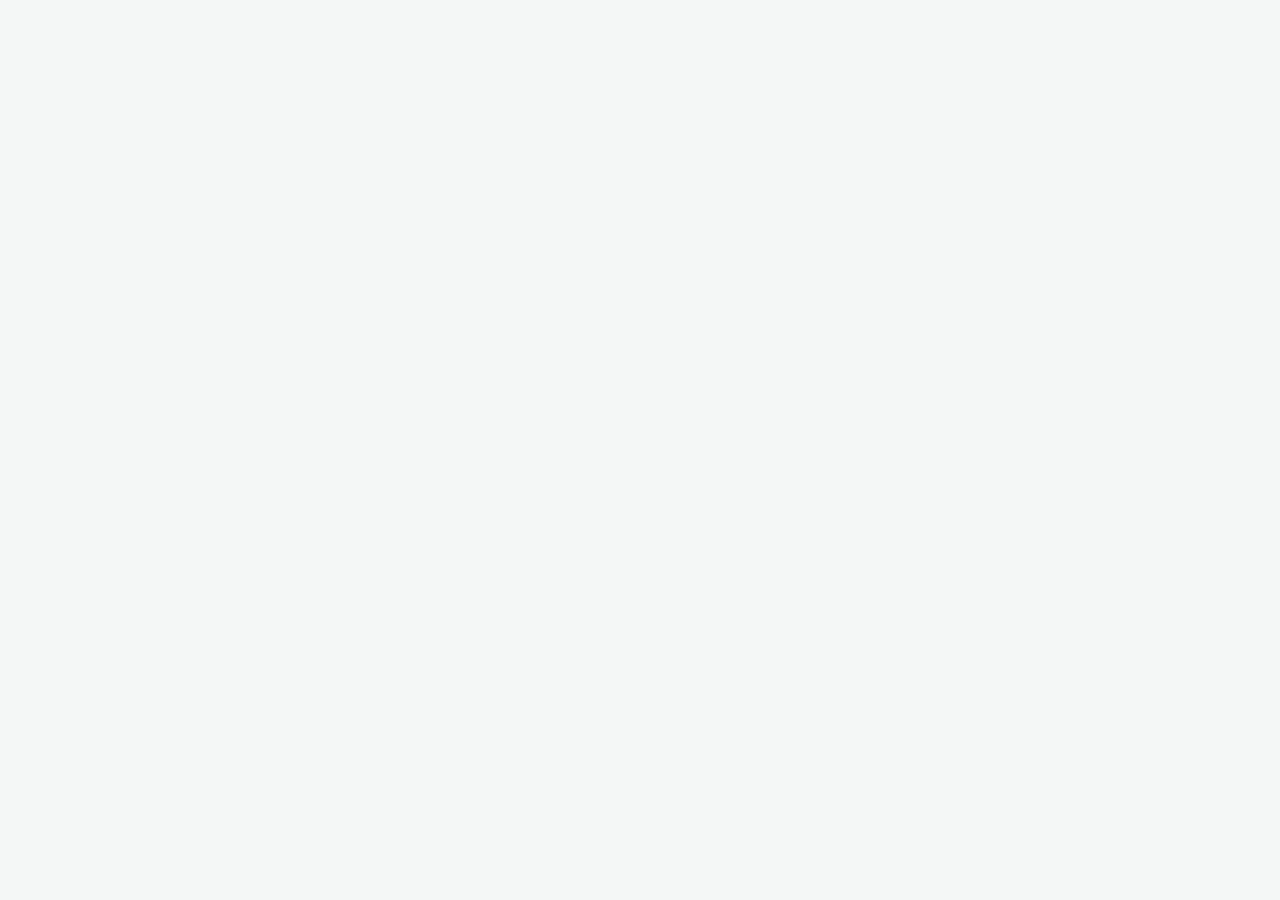
==== index.html @ c3b27129 "Update index.html" ====
<!DOCTYPE html>
<html lang="en">
<head>
    <meta charset="UTF-8">
    <meta name="viewport" content="width=device-width, initial-scale=1.0">
    <title>Dr. Ankush Kapoor | Academic Portfolio</title>
    <style>
        :root {
            /* Hyper-Vibrant Color Palette */
            --primary-color: #1A2980; 
            --secondary-color: #26D0CE; 
            --accent-color: #FF416C; /* Upgraded to a brighter pink/coral */
            --accent-hover: #FF4B2B;
            --bg-color: #f4f7f6;
            --text-color: #2d3748;
            --card-bg: #ffffff;
        }

        body {
            font-family: 'Segoe UI', Roboto, Helvetica, Arial, sans-serif;
            line-height: 1.6;
            margin: 0;
            padding: 0;
            background-color: var(--bg-color);
            color: var(--text-color);
            overflow-x: hidden;
        }

        /* --- NEW ANIMATIONS --- */
        @keyframes fadeInDown {
            from { opacity: 0; transform: translateY(-30px); }
            to { opacity: 1; transform: translateY(0); }
        }

        @keyframes fadeInUp {
            from { opacity: 0; transform: translateY(30px); }
            to { opacity: 1; transform: translateY(0); }
        }

        /* Animated Background Gradient for Header */
        @keyframes gradientBG {
            0% { background-position: 0% 50%; }
            50% { background-position: 100% 50%; }
            100% { background-position: 0% 50%; }
        }

        /* Continuous Float Effect for Cards */
        @keyframes float {
            0% { transform: translateY(-10px); }
            50% { transform: translateY(-20px); }
            100% { transform: translateY(-10px); }
        }

        header {
            /* 4-Color Animated Gradient */
            background: linear-gradient(-45deg, #1A2980, #26D0CE, #8E2DE2, #4A00E0);
            background-size: 400% 400%;
            animation: gradientBG 12s ease infinite, fadeInDown 1s ease-out;
            color: white;
            padding: 4.5rem 2rem;
            text-align: center;
            border-bottom: 5px solid var(--accent-color);
            box-shadow: 0 4px 20px rgba(0,0,0,0.3);
        }

        header h1 { margin: 0; font-size: 3.2rem; letter-spacing: 1px; text-shadow: 2px 3px 6px rgba(0,0,0,0.4); }
        header h2 { margin: 10px 0 0 0; font-weight: 300; font-size: 1.5rem; color: #e0f2fe; text-shadow: 1px 1px 3px rgba(0,0,0,0.2); }
        
        .affiliation { margin-top: 20px; font-size: 1.1rem; font-weight: 500; }
        .container { max-width: 1000px; margin: 2rem auto; padding: 0 20px; }
        
        .section-title { 
            color: var(--primary-color); 
            border-bottom: 3px solid var(--accent-color); 
            padding-bottom: 10px; 
            margin-bottom: 30px; 
            font-size: 2rem;
            animation: fadeInDown 1.2s ease-out;
        }
        
        .course-grid { 
            display: grid; 
            grid-template-columns: repeat(auto-fit, minmax(450px, 1fr)); 
            gap: 30px; 
            margin-bottom: 40px; 
        }

        .course-card { 
            background: var(--card-bg); 
            border-radius: 12px; 
            overflow: hidden; 
            box-shadow: 0 8px 20px rgba(0,0,0,0.08); 
            transition: transform 0.4s ease, box-shadow 0.4s ease; 
            border-top: 5px solid var(--secondary-color); 
            animation: fadeInUp 1s ease-out backwards;
        }
        
        .course-card:nth-child(1) { animation-delay: 0.2s; }
        .course-card:nth-child(2) { animation-delay: 0.4s; }

        /* Trigger float animation on hover */
        .course-card:hover { 
            box-shadow: 0 20px 40px rgba(38, 208, 206, 0.3); 
            animation: float 3s ease-in-out infinite;
        }
        
        .course-header { 
            background: linear-gradient(to right, #ffffff, #f0f9ff); 
            padding: 20px; 
            border-bottom: 1px solid #e2e8f0; 
        }
        
        .course-header h3 { margin: 0; color: var(--primary-color); font-size: 1.4rem; }
        
        .course-code { 
            display: inline-block; 
            background: linear-gradient(45deg, var(--accent-color), var(--accent-hover)); 
            color: white; 
            padding: 5px 12px; 
            border-radius: 20px; 
            font-size: 0.9rem; 
            font-weight: bold; 
            margin-bottom: 10px; 
            box-shadow: 0 4px 10px rgba(255, 65, 108, 0.4);
        }

        .course-content { padding: 20px; }
        
        .data-table { width: 100%; border-collapse: collapse; margin-top: 15px; }
        .data-table th, .data-table td { text-align: left; padding: 12px 10px; border-bottom: 1px solid #e2e8f0; }
        .data-table th { background-color: #f8fafc; color: var(--primary-color); font-weight: 700; }
        .data-table tr:hover { background-color: #f1f5f9; transition: background-color 0.3s ease; }
        
        /* Animated Shiny Buttons */
        .download-btn { 
            display: inline-block; 
            text-decoration: none; 
            color: white; 
            background: linear-gradient(45deg, var(--secondary-color), #00b4db);
            padding: 8px 16px;
            border-radius: 6px;
            font-weight: bold; 
            font-size: 0.85rem; 
            position: relative;
            overflow: hidden;
            transition: all 0.3s ease; 
            box-shadow: 0 4px 10px rgba(38, 208, 206, 0.3);
        }

        /* The shine sweep effect */
        .download-btn::before {
            content: '';
            position: absolute;
            top: 0; left: -100%;
            width: 100%; height: 100%;
            background: linear-gradient(90deg, transparent, rgba(255,255,255,0.4), transparent);
            transition: left 0.5s ease;
        }

        .download-btn:hover { 
            transform: scale(1.05) translateY(-2px);
            box-shadow: 0 6px 15px rgba(38, 208, 206, 0.5);
        }

        .download-btn:hover::before {
            left: 100%;
        }
        
        footer { 
            text-align: center; 
            padding: 3rem 2rem; 
            background: var(--primary-color); 
            color: white; 
            margin-top: 60px;
            border-top: 5px solid var(--accent-color);
        }

        .visitor-counter {
            margin-top: 25px;
            padding: 15px 25px;
            background: rgba(255,255,255,0.1);
            display: inline-block;
            border-radius: 12px;
            backdrop-filter: blur(5px);
            animation: fadeInUp 1.5s ease-out backwards;
            animation-delay: 0.8s;
            box-shadow: 0 4px 15px rgba(0,0,0,0.2);
        }

        .visitor-counter p {
            margin: 0 0
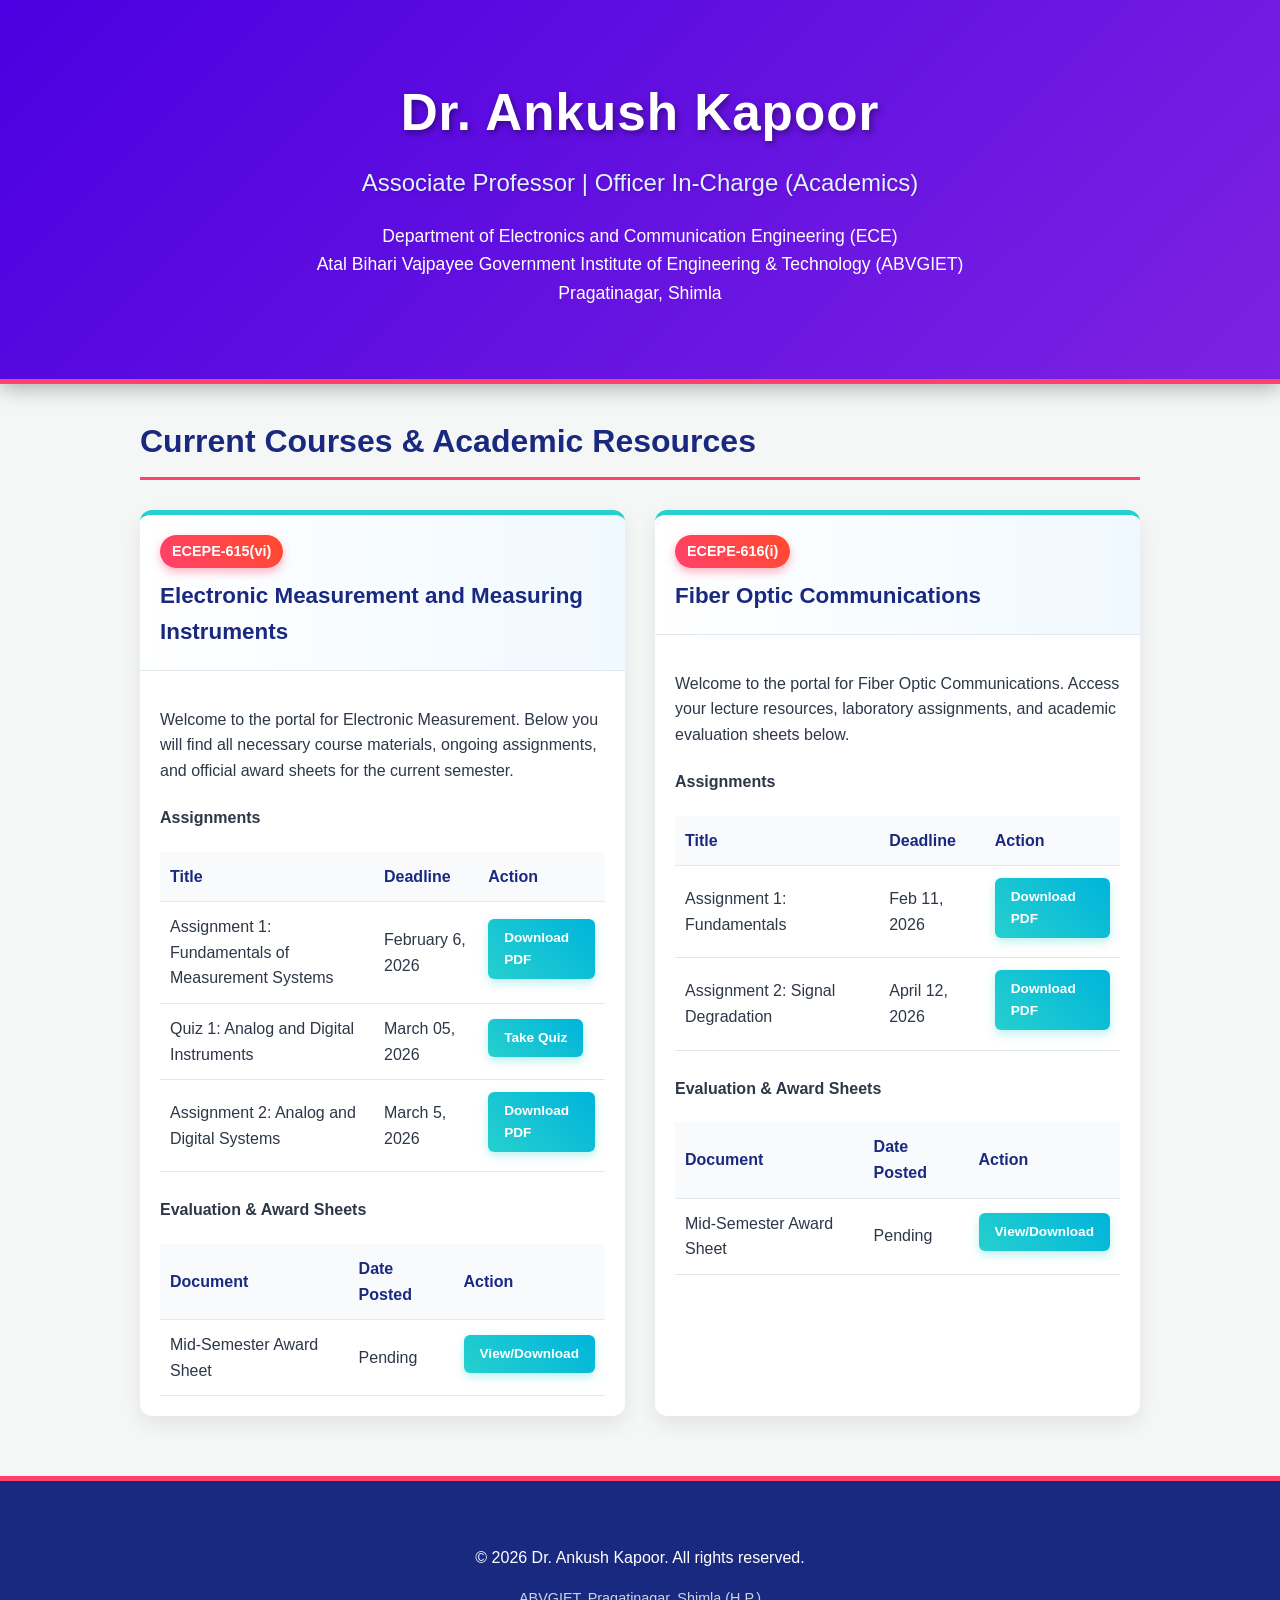
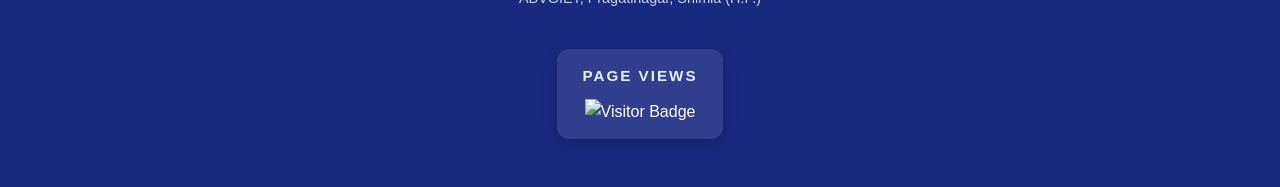
==== commit cf9d955d: "Update index.html" ====
--- a/index.html
+++ b/index.html
@@ -9,7 +9,7 @@
             /* Hyper-Vibrant Color Palette */
             --primary-color: #1A2980; 
             --secondary-color: #26D0CE; 
-            --accent-color: #FF416C; /* Upgraded to a brighter pink/coral */
+            --accent-color: #FF416C; 
             --accent-hover: #FF4B2B;
             --bg-color: #f4f7f6;
             --text-color: #2d3748;
@@ -26,7 +26,7 @@
             overflow-x: hidden;
         }
 
-        /* --- NEW ANIMATIONS --- */
+        /* --- ANIMATIONS --- */
         @keyframes fadeInDown {
             from { opacity: 0; transform: translateY(-30px); }
             to { opacity: 1; transform: translateY(0); }
@@ -188,4 +188,138 @@
         }
 
         .visitor-counter p {
-            margin: 0 0
+            margin: 0 0 10px 0;
+            font-size: 0.95rem;
+            font-weight: bold;
+            text-transform: uppercase;
+            letter-spacing: 2px;
+            color: #e0f2fe;
+        }
+        
+        @media (max-width: 768px) { 
+            .course-grid { grid-template-columns: 1fr; } 
+            header h1 { font-size: 2.2rem; } 
+        }
+    </style>
+</head>
+<body>
+
+    <header>
+        <h1>Dr. Ankush Kapoor</h1>
+        <h2>Associate Professor | Officer In-Charge (Academics)</h2>
+        <div class="affiliation">
+            Department of Electronics and Communication Engineering (ECE)<br>
+            Atal Bihari Vajpayee Government Institute of Engineering & Technology (ABVGIET)<br>
+            Pragatinagar, Shimla
+        </div>
+    </header>
+
+    <div class="container">
+        <h2 class="section-title">Current Courses & Academic Resources</h2>
+
+        <div class="course-grid">
+            <div class="course-card">
+                <div class="course-header">
+                    <span class="course-code">ECEPE-615(vi)</span>
+                    <h3>Electronic Measurement and Measuring Instruments</h3>
+                </div>
+                <div class="course-content">
+                    <p>Welcome to the portal for Electronic Measurement. Below you will find all necessary course materials, ongoing assignments, and official award sheets for the current semester.</p>
+                    
+                    <h4>Assignments</h4>
+                    <table class="data-table">
+                        <tr>
+                            <th>Title</th>
+                            <th>Deadline</th>
+                            <th>Action</th>
+                        </tr>
+                        <tr>
+                            <td>Assignment 1: Fundamentals of Measurement Systems</td>
+                            <td>February 6, 2026</td>
+                            <td><a href="assignment1_fundamentals of measurement.pdf" class="download-btn" target="_blank">Download PDF</a></td>
+                        </tr>
+                        <tr>
+                            <td>Quiz 1: Analog and Digital Instruments</td>
+                            <td>March 05, 2026</td>
+                            <td><a href="https://wayground.com/join?gc=65931598&source=liveDashboard" class="download-btn" target="_blank">Take Quiz</a></td>
+                        </tr>
+                        <tr>
+                            <td>Assignment 2: Analog and Digital Systems</td>
+                            <td>March 5, 2026</td>
+                            <td><a href="assignment2_Analog and Digital.pdf" class="download-btn" target="_blank">Download PDF</a></td>
+                        </tr>
+                    </table>
+
+                    <h4 style="margin-top: 25px;">Evaluation & Award Sheets</h4>
+                    <table class="data-table">
+                        <tr>
+                            <th>Document</th>
+                            <th>Date Posted</th>
+                            <th>Action</th>
+                        </tr>
+                        <tr>
+                            <td>Mid-Semester Award Sheet</td>
+                            <td>Pending</td>
+                            <td><a href="ecepe615_midsem_awards.pdf" class="download-btn" target="_blank">View/Download</a></td>
+                        </tr>
+                    </table>
+                </div>
+            </div>
+
+            <div class="course-card">
+                <div class="course-header">
+                    <span class="course-code">ECEPE-616(i)</span>
+                    <h3>Fiber Optic Communications</h3>
+                </div>
+                <div class="course-content">
+                    <p>Welcome to the portal for Fiber Optic Communications. Access your lecture resources, laboratory assignments, and academic evaluation sheets below.</p>
+                    
+                    <h4>Assignments</h4>
+                    <table class="data-table">
+                        <tr>
+                            <th>Title</th>
+                            <th>Deadline</th>
+                            <th>Action</th>
+                        </tr>
+                        <tr>
+                            <td>Assignment 1: Fundamentals</td>
+                            <td>Feb 11, 2026</td>
+                            <td><a href="assignment1_Fundamentals.pdf" class="download-btn" target="_blank">Download PDF</a></td>
+                        </tr>
+                        <tr>
+                            <td>Assignment 2: Signal Degradation</td>
+                            <td>April 12, 2026</td>
+                            <td><a href="assignment2_signal_degradation.pdf" class="download-btn" target="_blank">Download PDF</a></td>
+                        </tr>
+                    </table>
+
+                    <h4 style="margin-top: 25px;">Evaluation & Award Sheets</h4>
+                    <table class="data-table">
+                        <tr>
+                            <th>Document</th>
+                            <th>Date Posted</th>
+                            <th>Action</th>
+                        </tr>
+                        <tr>
+                            <td>Mid-Semester Award Sheet</td>
+                            <td>Pending</td>
+                            <td><a href="ecepe616_midsem_awards.pdf" class="download-btn" target="_blank">View/Download</a></td>
+                        </tr>
+                    </table>
+                </div>
+            </div>
+        </div>
+    </div>
+
+    <footer>
+        <p>&copy; 2026 Dr. Ankush Kapoor. All rights reserved.</p>
+        <p style="font-size: 0.9rem; color: #cbd5e1;">ABVGIET, Pragatinagar, Shimla (H.P.)</p>
+        
+        <div class="visitor-counter">
+            <p>Page Views</p>
+            <img src="https://api.visitorbadge.io/api/visitors?path=ankush8818.github.io/Ankush.github.io&countColor=%23FF416C&labelColor=%231A2980" alt="Visitor Badge" />
+        </div>
+    </footer>
+
+</body>
+</html>
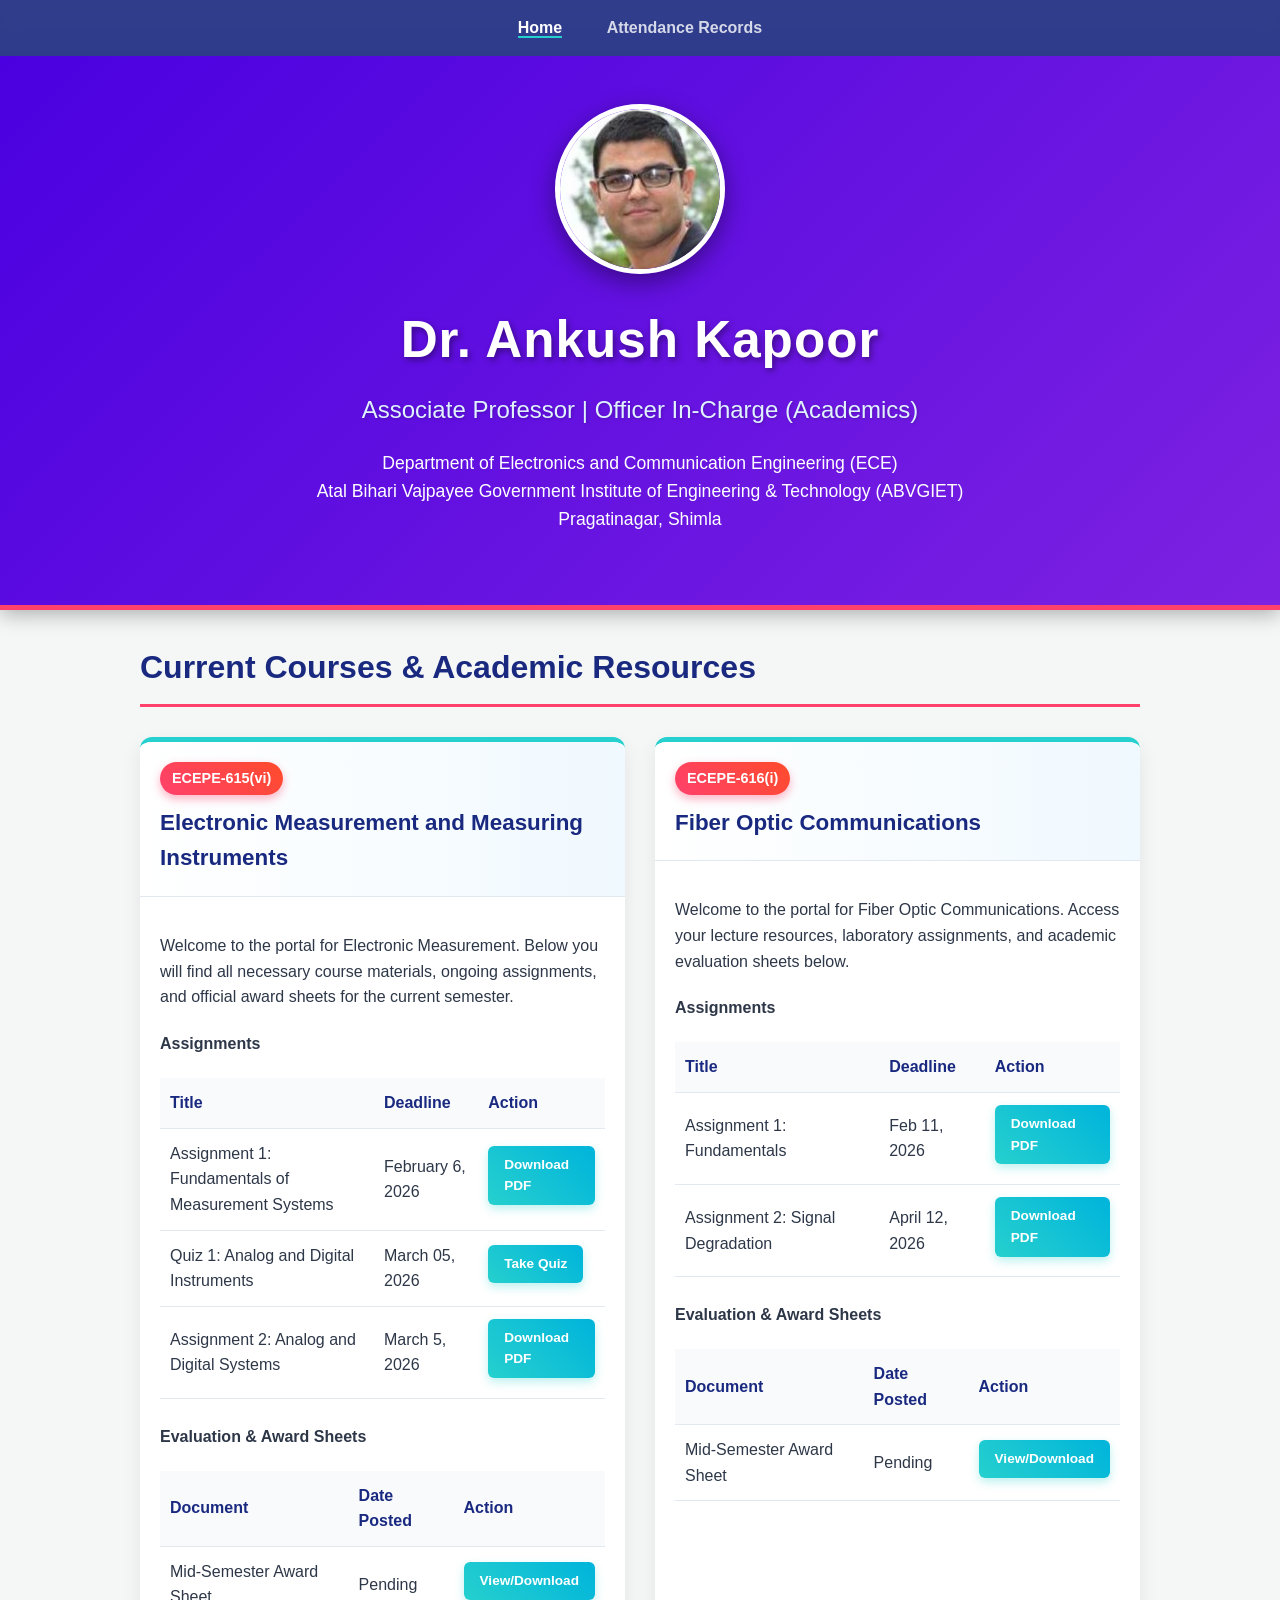
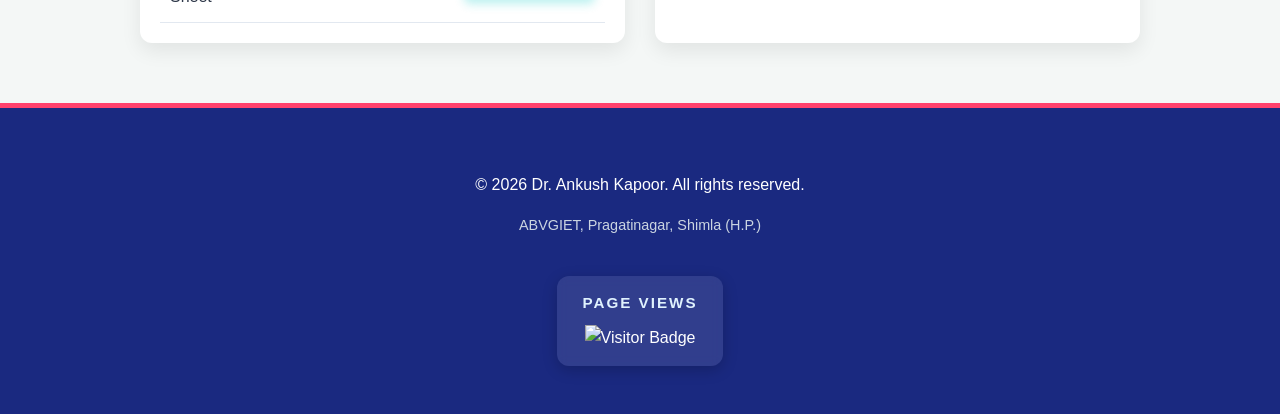
==== commit 1905ad15: "Update index.html" ====
--- a/index.html
+++ b/index.html
@@ -50,6 +50,13 @@
             50% { transform: translateY(-20px); }
             100% { transform: translateY(-10px); }
         }
+        
+        /* New Animation for Profile Photo bounce in */
+        @keyframes zoomInBounce {
+            0% { transform: scale(0); opacity: 0; }
+            60% { transform: scale(1.1); opacity: 1; }
+            100% { transform: scale(1); }
+        }
 
         header {
             /* 4-Color Animated Gradient */
@@ -57,10 +64,23 @@
             background-size: 400% 400%;
             animation: gradientBG 12s ease infinite, fadeInDown 1s ease-out;
             color: white;
-            padding: 4.5rem 2rem;
+            padding: 3rem 2rem 4.5rem 2rem;
             text-align: center;
             border-bottom: 5px solid var(--accent-color);
             box-shadow: 0 4px 20px rgba(0,0,0,0.3);
+        }
+
+        /* --- NEW PROFILE PHOTO STYLES --- */
+        .profile-photo {
+            width: 160px;
+            height: 160px;
+            border-radius: 50%; /* Makes it circular */
+            border: 5px solid white; /* Thick white border to pop against bg */
+            box-shadow: 0 8px 25px rgba(0,0,0,0.4);
+            object-fit: cover; /* Ensures photo doesn't stretch */
+            margin: 0 auto 25px auto; /* Center horizontally, margin bottom */
+            display: block;
+            animation: zoomInBounce 1s ease-out; /* Entrance animation */
         }
 
         header h1 { margin: 0; font-size: 3.2rem; letter-spacing: 1px; text-shadow: 2px 3px 6px rgba(0,0,0,0.4); }
@@ -204,7 +224,14 @@
 </head>
 <body>
 
+<nav style="background: rgba(26, 41, 128, 0.9); padding: 15px; text-align: center; position: sticky; top: 0; z-index: 1000; backdrop-filter: blur(10px);">
+    <a href="index.html" style="color: white; text-decoration: none; margin: 0 20px; font-weight: bold; border-bottom: 2px solid var(--secondary-color);">Home</a>
+    <a href="attendance.html" style="color: white; text-decoration: none; margin: 0 20px; font-weight: bold; opacity: 0.8;">Attendance Records</a>
+</nav>
+    
     <header>
+        <img src="ankush.jpg" alt="Profile Photo of Dr. Ankush Kapoor" class="profile-photo">
+        
         <h1>Dr. Ankush Kapoor</h1>
         <h2>Associate Professor | Officer In-Charge (Academics)</h2>
         <div class="affiliation">
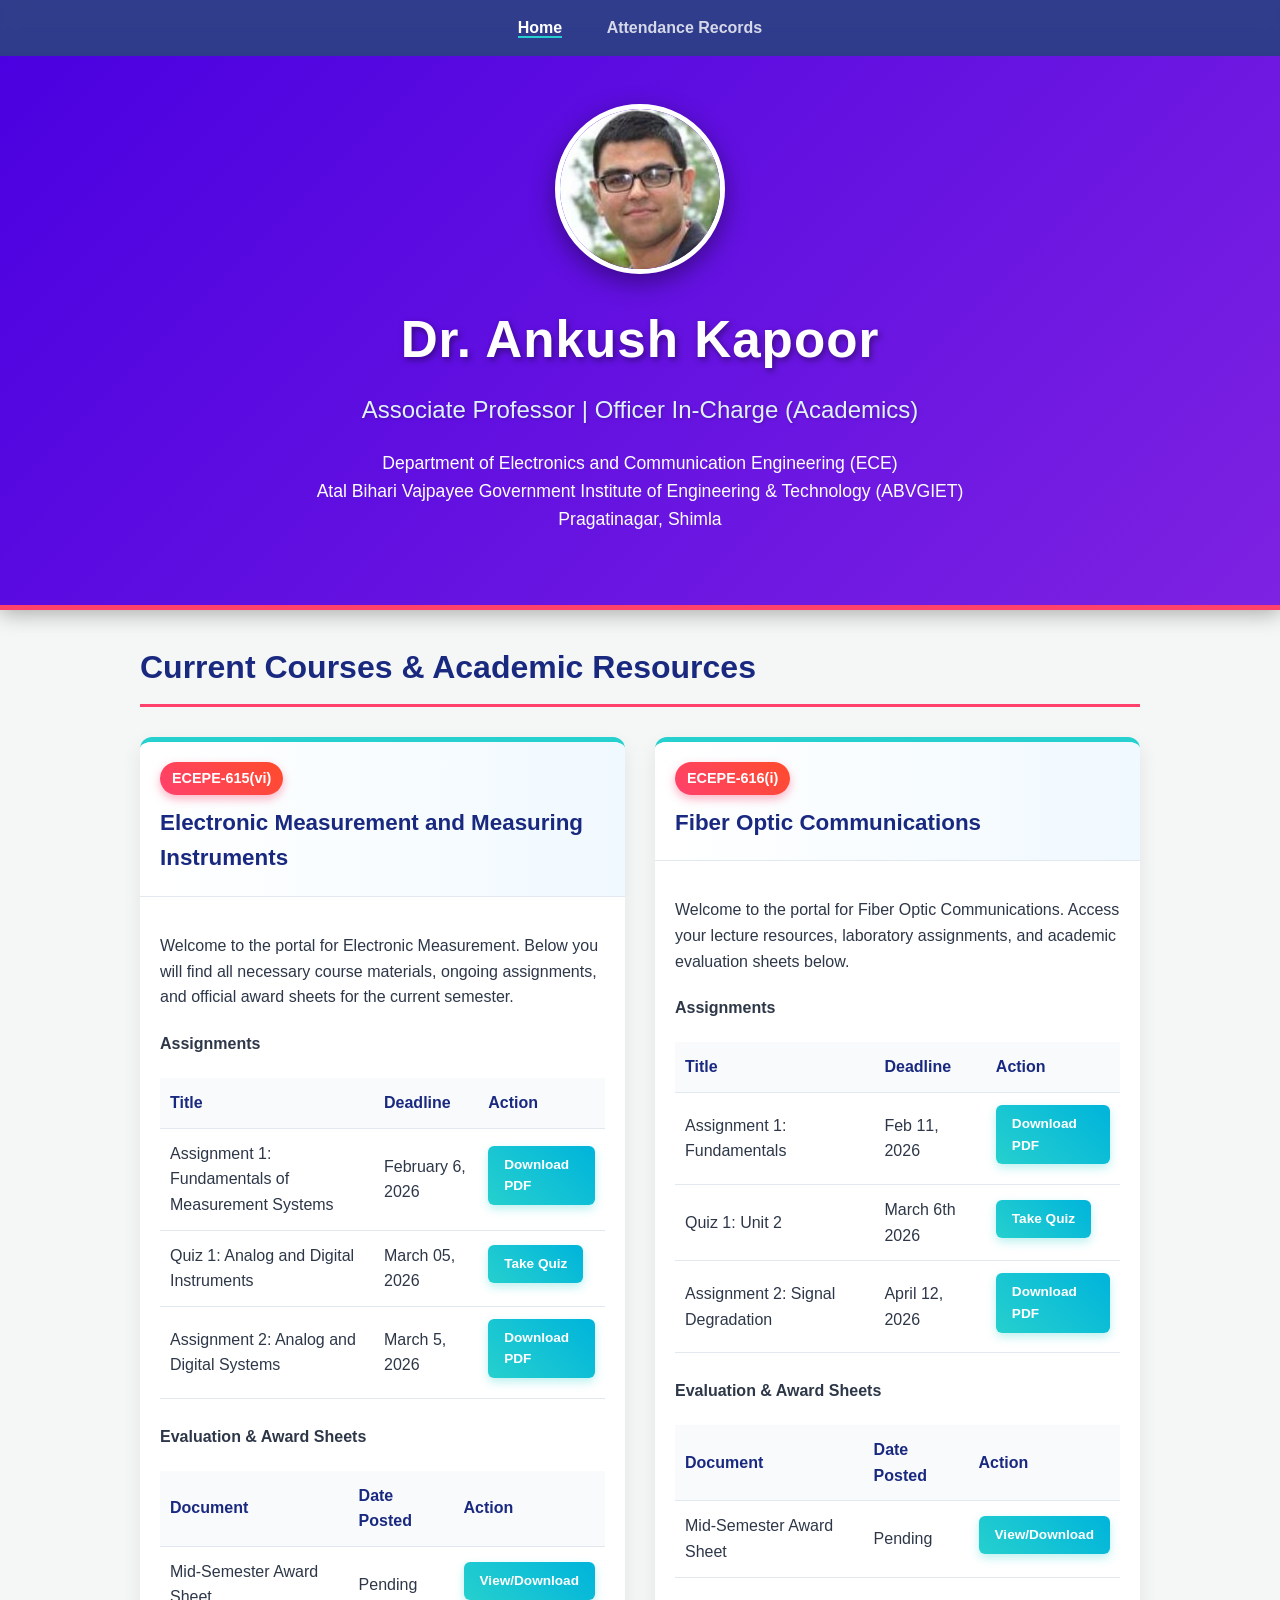
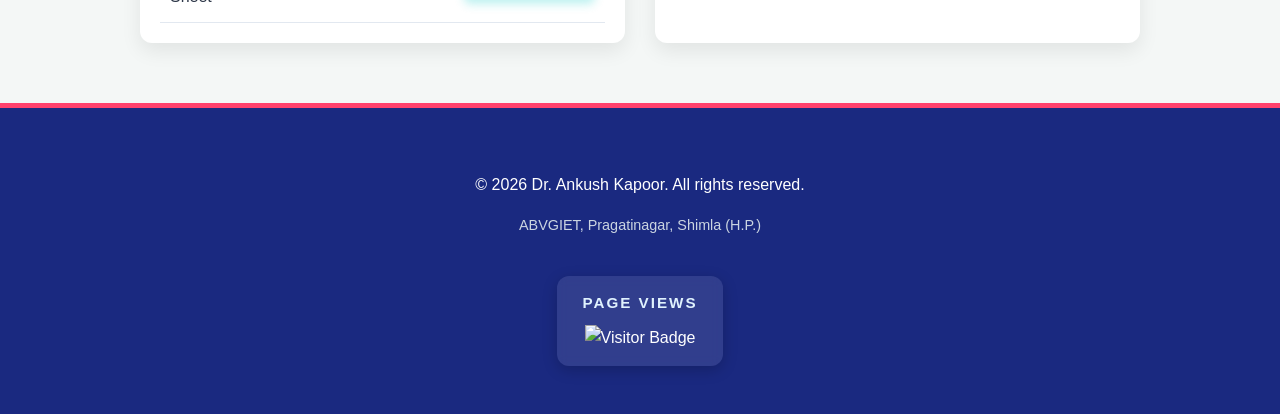
==== commit f9e0f468: "Update index.html" ====
--- a/index.html
+++ b/index.html
@@ -314,6 +314,11 @@
                             <td><a href="assignment1_Fundamentals.pdf" class="download-btn" target="_blank">Download PDF</a></td>
                         </tr>
                         <tr>
+                            <td>Quiz 1: Unit 2</td>
+                            <td>March 6th 2026</td>
+                            <td><a href="https://play.blooket.com/play?id=717314" class="download-btn" target="_blank">Take Quiz</a></td>
+                        </tr>
+                        <tr>
                             <td>Assignment 2: Signal Degradation</td>
                             <td>April 12, 2026</td>
                             <td><a href="assignment2_signal_degradation.pdf" class="download-btn" target="_blank">Download PDF</a></td>
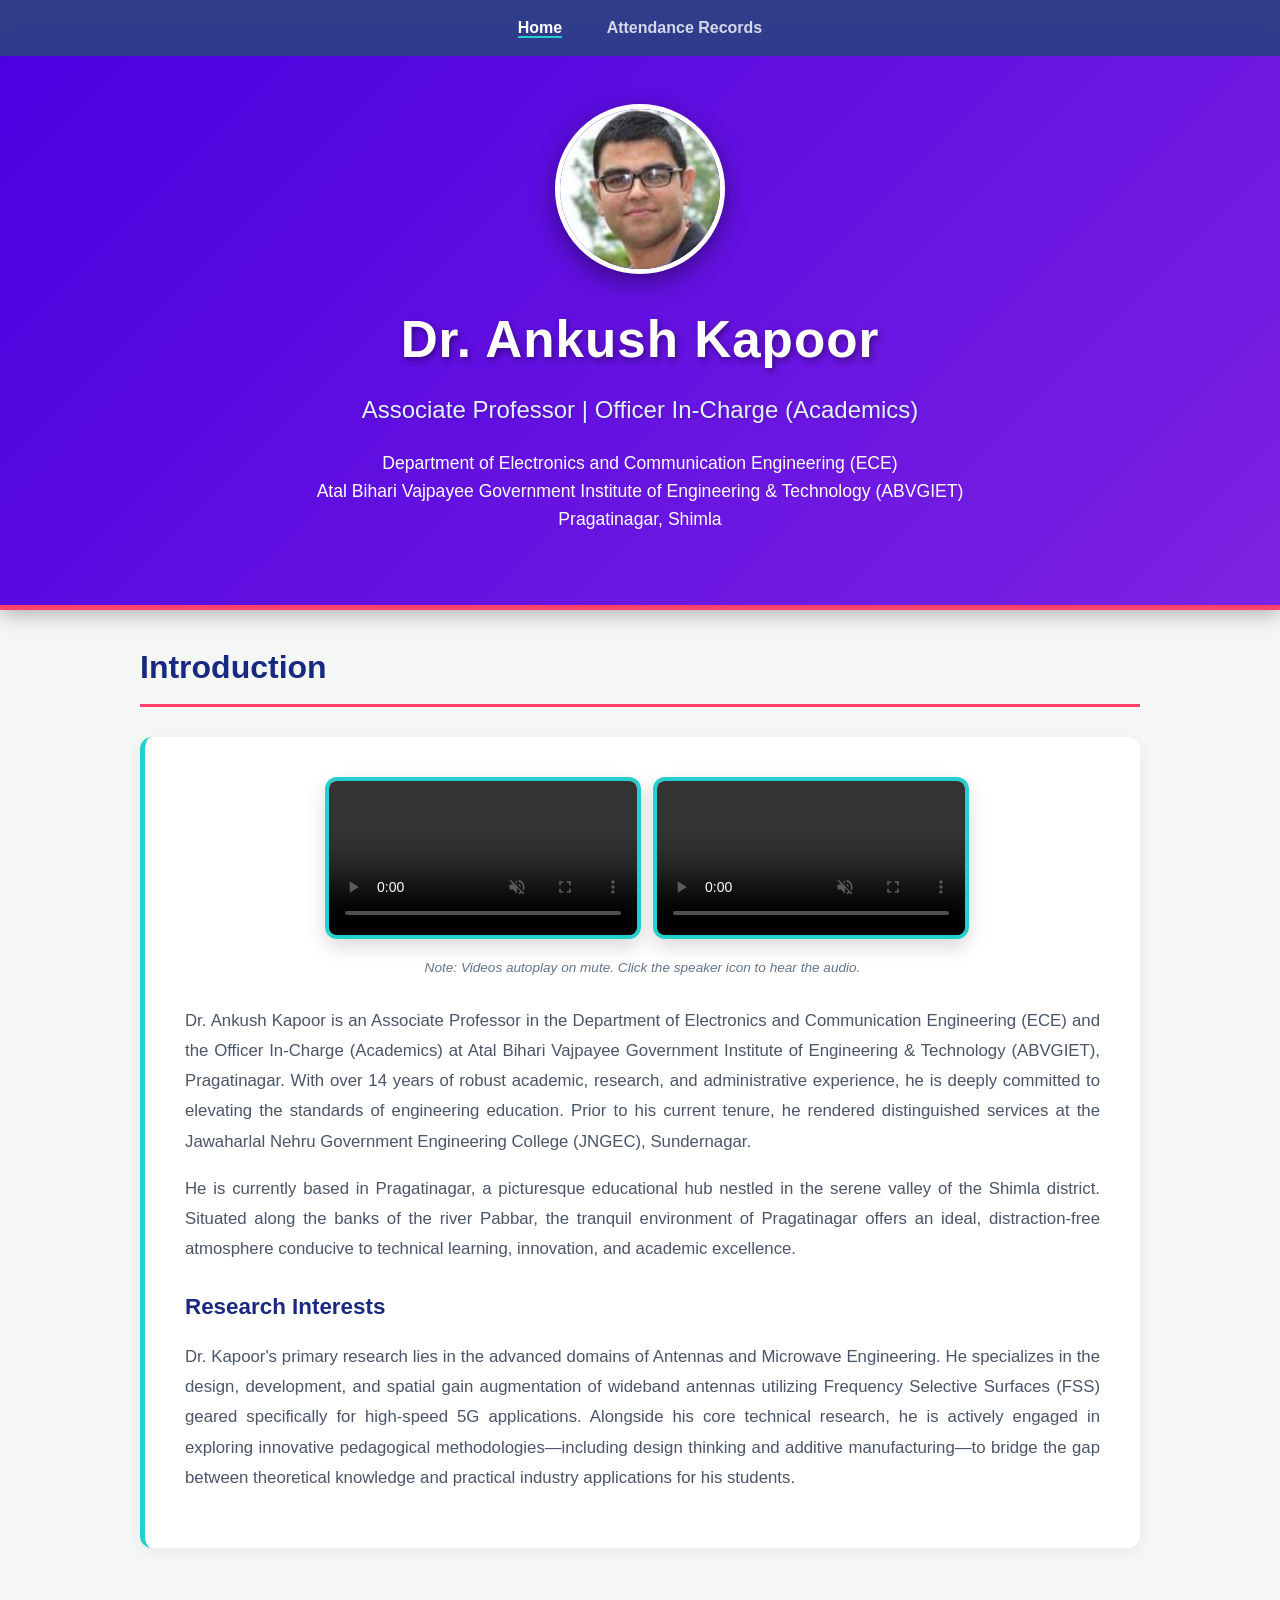
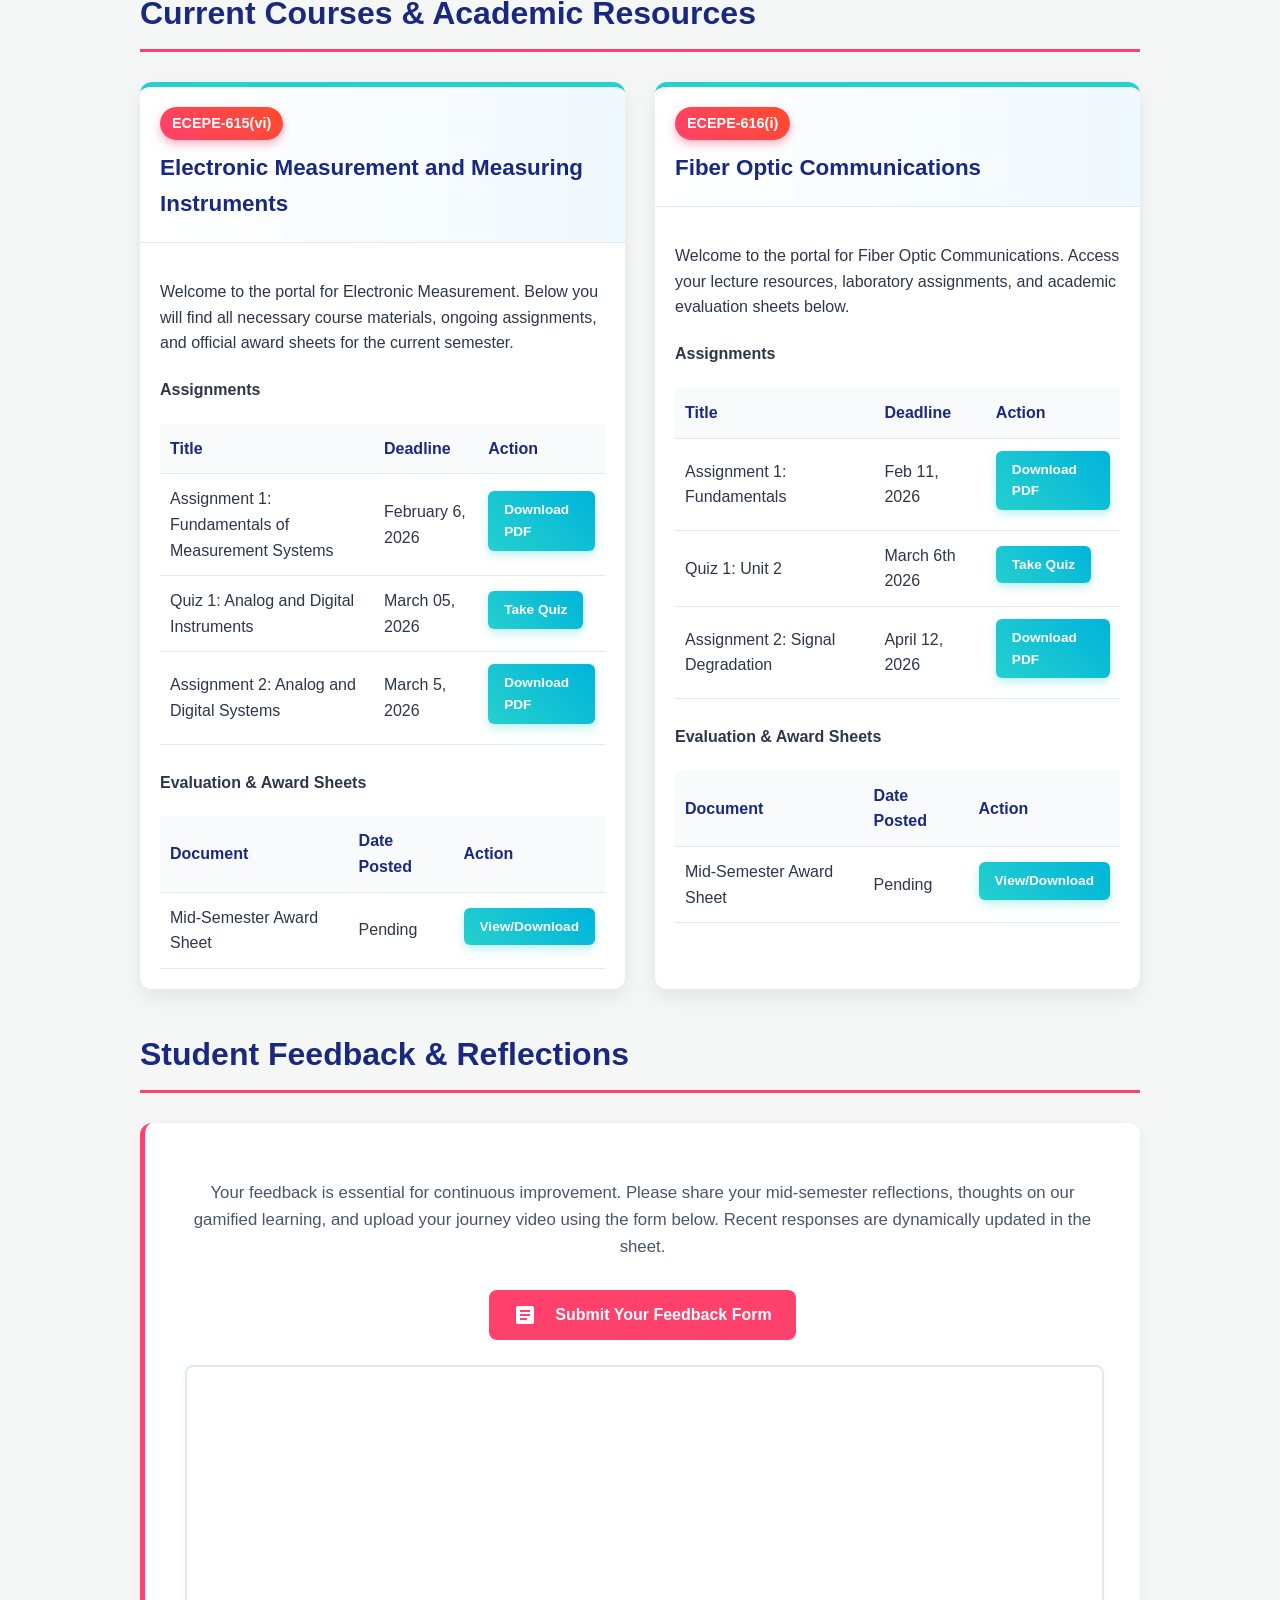
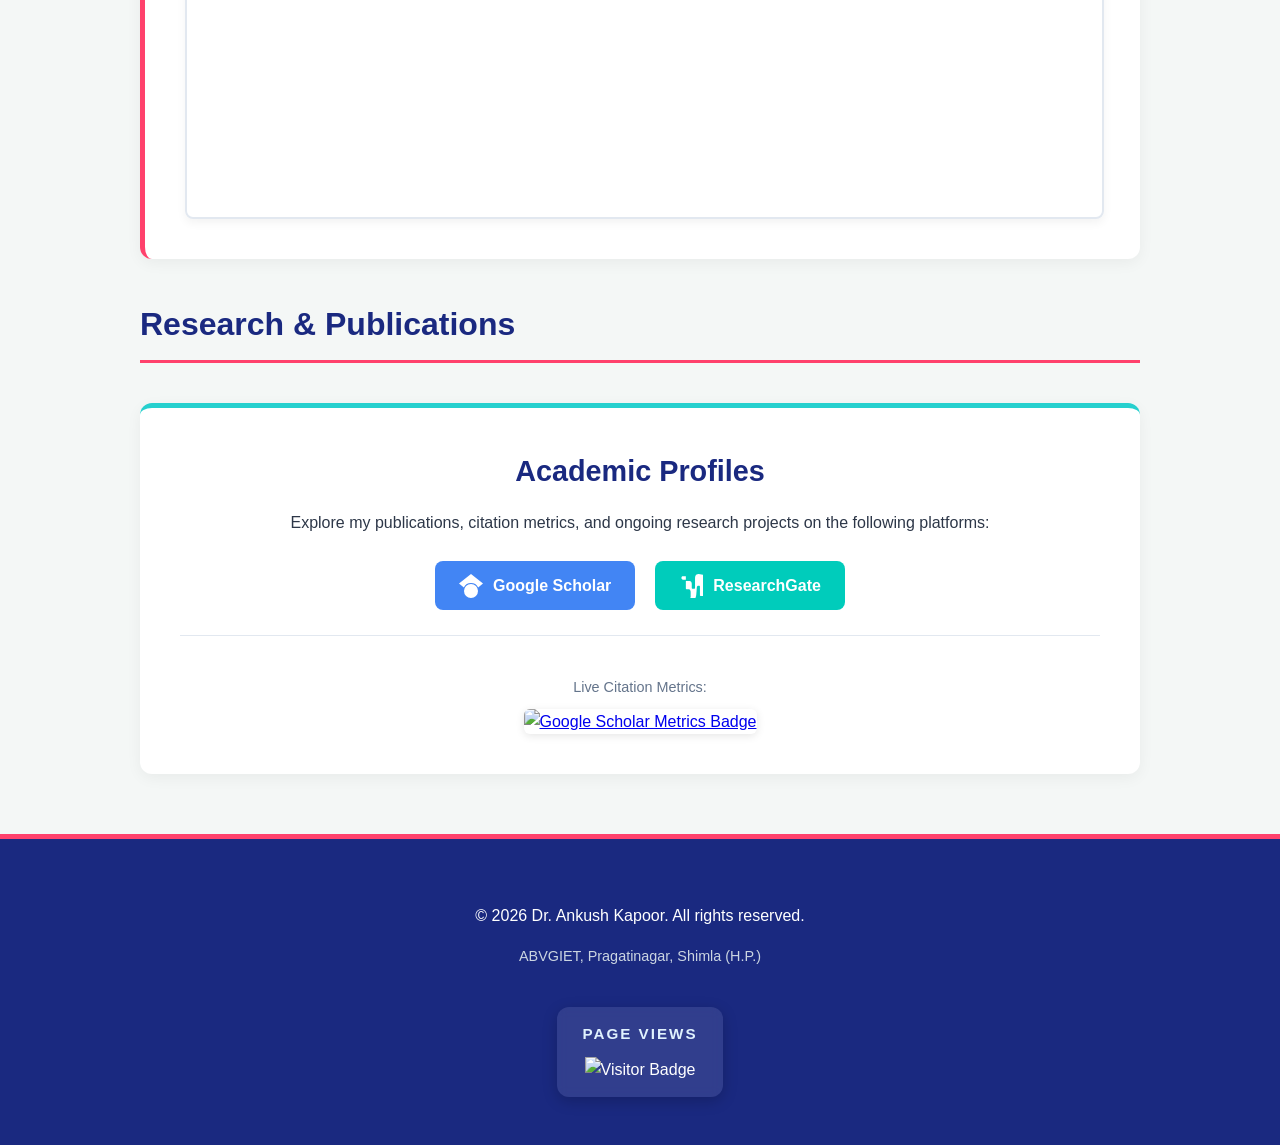
==== commit da7dc19a: "Update index.html" ====
--- a/index.html
+++ b/index.html
@@ -97,6 +97,33 @@
             font-size: 2rem;
             animation: fadeInDown 1.2s ease-out;
         }
+
+        /* --- ABOUT SECTION STYLES --- */
+        .about-card {
+            background: white;
+            padding: 2.5rem;
+            border-radius: 12px;
+            box-shadow: 0 4px 15px rgba(0,0,0,0.05);
+            margin-bottom: 40px;
+            border-left: 5px solid var(--secondary-color);
+            animation: fadeInUp 1s ease-out backwards;
+            animation-delay: 0.2s;
+        }
+
+        .about-card p {
+            font-size: 1.05rem;
+            color: #4a5568;
+            line-height: 1.8;
+            margin-bottom: 15px;
+            text-align: justify;
+        }
+
+        .about-card h3 {
+            color: var(--primary-color);
+            font-size: 1.4rem;
+            margin-top: 25px;
+            margin-bottom: 10px;
+        }
         
         .course-grid { 
             display: grid; 
@@ -115,8 +142,8 @@
             animation: fadeInUp 1s ease-out backwards;
         }
         
-        .course-card:nth-child(1) { animation-delay: 0.2s; }
-        .course-card:nth-child(2) { animation-delay: 0.4s; }
+        .course-card:nth-child(1) { animation-delay: 0.4s; }
+        .course-card:nth-child(2) { animation-delay: 0.6s; }
 
         /* Trigger float animation on hover */
         .course-card:hover { 
@@ -185,6 +212,98 @@
         .download-btn:hover::before {
             left: 100%;
         }
+
+        /* --- FEEDBACK SECTION STYLES --- */
+        .feedback-section {
+            background: white;
+            padding: 2.5rem;
+            border-radius: 12px;
+            box-shadow: 0 4px 15px rgba(0,0,0,0.05);
+            margin-bottom: 40px;
+            border-left: 5px solid var(--accent-color);
+            animation: fadeInUp 1s ease-out backwards;
+            text-align: center;
+        }
+
+        .form-btn { background-color: var(--accent-color); margin: 15px 0 25px 0; }
+        
+        .sheet-container {
+            width: 100%;
+            height: 450px;
+            border-radius: 8px;
+            overflow: hidden;
+            border: 2px solid #e2e8f0;
+            box-shadow: 0 4px 10px rgba(0,0,0,0.05);
+        }
+
+        .sheet-container iframe {
+            width: 100%;
+            height: 100%;
+            border: none;
+        }
+
+        /* --- RESEARCH SECTION STYLES --- */
+        .research-section {
+            background: white;
+            padding: 2.5rem;
+            border-radius: 12px;
+            box-shadow: 0 4px 15px rgba(0,0,0,0.05);
+            text-align: center;
+            margin: 40px 0;
+            border-top: 5px solid var(--secondary-color);
+            animation: fadeInUp 1s ease-out backwards;
+            animation-delay: 0.8s;
+        }
+
+        .research-section h3 {
+            color: var(--primary-color);
+            font-size: 1.8rem;
+            margin-top: 0;
+            margin-bottom: 10px;
+        }
+
+        .profile-buttons {
+            display: flex;
+            justify-content: center;
+            align-items: center;
+            gap: 20px;
+            margin-top: 25px;
+            flex-wrap: wrap;
+        }
+
+        .btn {
+            display: inline-flex;
+            align-items: center;
+            gap: 10px;
+            padding: 12px 24px;
+            border-radius: 8px;
+            font-size: 16px;
+            font-weight: bold;
+            text-decoration: none;
+            color: white;
+            transition: transform 0.2s, box-shadow 0.2s;
+        }
+
+        .btn:hover {
+            transform: translateY(-3px);
+            box-shadow: 0 6px 15px rgba(0,0,0,0.15);
+        }
+
+        .scholar-btn { background-color: #4285F4; }
+        .rg-btn { background-color: #00CCBB; }
+
+        .scholar-badge {
+            margin-top: 25px;
+            padding-top: 25px;
+            border-top: 1px solid #e2e8f0;
+        }
+
+        .scholar-badge img {
+            max-width: 100%;
+            height: auto;
+            border-radius: 6px;
+            box-shadow: 0 2px 8px rgba(0,0,0,0.1);
+        }
         
         footer { 
             text-align: center; 
@@ -203,7 +322,7 @@
             border-radius: 12px;
             backdrop-filter: blur(5px);
             animation: fadeInUp 1.5s ease-out backwards;
-            animation-delay: 0.8s;
+            animation-delay: 1s;
             box-shadow: 0 4px 15px rgba(0,0,0,0.2);
         }
 
@@ -242,6 +361,38 @@
     </header>
 
     <div class="container">
+        
+        <h2 class="section-title">Introduction</h2>
+        <div class="about-card">
+            
+            <div style="display: flex; justify-content: center; gap: 20px; flex-wrap: wrap; margin-bottom: 10px; animation: zoomInBounce 1s ease-out;">
+                
+                <div style="text-align: center;">
+                    <video style="width: 100%; max-width: 400px; border-radius: 12px; box-shadow: 0 8px 20px rgba(0,0,0,0.15); border: 4px solid var(--secondary-color);" autoplay muted loop playsinline controls>
+                        <source src="Adding_Audio_to_Webpage.mp4" type="video/mp4">
+                        Your browser does not support the video tag.
+                    </video>
+                </div>
+
+                <div style="text-align: center;">
+                    <video style="width: 100%; max-width: 400px; border-radius: 12px; box-shadow: 0 8px 20px rgba(0,0,0,0.15); border: 4px solid var(--secondary-color);" autoplay muted loop playsinline controls>
+                        <source src="2.mp4" type="video/mp4">
+                        Your browser does not support the video tag.
+                    </video>
+                </div>
+
+            </div>
+            
+            <p style="text-align: center; font-size: 0.85rem; color: #64748b; margin-top: 0px; margin-bottom: 25px;"><em>Note: Videos autoplay on mute. Click the speaker icon to hear the audio.</em></p>
+
+            <p>Dr. Ankush Kapoor is an Associate Professor in the Department of Electronics and Communication Engineering (ECE) and the Officer In-Charge (Academics) at Atal Bihari Vajpayee Government Institute of Engineering & Technology (ABVGIET), Pragatinagar. With over 14 years of robust academic, research, and administrative experience, he is deeply committed to elevating the standards of engineering education. Prior to his current tenure, he rendered distinguished services at the Jawaharlal Nehru Government Engineering College (JNGEC), Sundernagar.</p>
+            
+            <p>He is currently based in Pragatinagar, a picturesque educational hub nestled in the serene valley of the Shimla district. Situated along the banks of the river Pabbar, the tranquil environment of Pragatinagar offers an ideal, distraction-free atmosphere conducive to technical learning, innovation, and academic excellence.</p>
+            
+            <h3>Research Interests</h3>
+            <p>Dr. Kapoor's primary research lies in the advanced domains of Antennas and Microwave Engineering. He specializes in the design, development, and spatial gain augmentation of wideband antennas utilizing Frequency Selective Surfaces (FSS) geared specifically for high-speed 5G applications. Alongside his core technical research, he is actively engaged in exploring innovative pedagogical methodologies—including design thinking and additive manufacturing—to bridge the gap between theoretical knowledge and practical industry applications for his students.</p>
+        </div>
+
         <h2 class="section-title">Current Courses & Academic Resources</h2>
 
         <div class="course-grid">
@@ -316,7 +467,7 @@
                         <tr>
                             <td>Quiz 1: Unit 2</td>
                             <td>March 6th 2026</td>
-                            <td><a href="https://play.blooket.com/play?id=717314" class="download-btn" target="_blank">Take Quiz</a></td>
+                            <td><a href="https://play.blooket.com/play?id=106036" class="download-btn" target="_blank">Take Quiz</a></td>
                         </tr>
                         <tr>
                             <td>Assignment 2: Signal Degradation</td>
@@ -341,6 +492,45 @@
                 </div>
             </div>
         </div>
+
+        <h2 class="section-title">Student Feedback & Reflections</h2>
+        <div class="feedback-section">
+            <p style="font-size: 1.05rem; color: #4a5568; margin-bottom: 15px;">Your feedback is essential for continuous improvement. Please share your mid-semester reflections, thoughts on our gamified learning, and upload your journey video using the form below. Recent responses are dynamically updated in the sheet.</p>
+            
+            <a href="https://forms.gle/frmzQPRC2VSEYUvS8" target="_blank" class="btn form-btn">
+                <svg viewBox="0 0 24 24" width="24" height="24" fill="currentColor" style="margin-right: 8px;"><path d="M19 3H5c-1.1 0-2 .9-2 2v14c0 1.1.9 2 2 2h14c1.1 0 2-.9 2-2V5c0-1.1-.9-2-2-2zm-5 14H7v-2h7v2zm3-4H7v-2h10v2zm0-4H7V7h10v2z"/></svg>
+                Submit Your Feedback Form
+            </a>
+
+            <div class="sheet-container">
+                <iframe src="https://docs.google.com/spreadsheets/d/e/2PACX-1vRCGKFRLKXF5qErQzFEiFftpZ1VApmVITQwI7TxRHPGiMbZkTIWYdaDBlO9Q0JdElFDmMBpr0hi8Q9k/pubhtml?widget=true&amp;headers=false"></iframe>
+            </div>
+        </div>
+        <h2 class="section-title">Research & Publications</h2>
+        <div class="research-section">
+            <h3>Academic Profiles</h3>
+            <p>Explore my publications, citation metrics, and ongoing research projects on the following platforms:</p>
+            
+            <div class="profile-buttons">
+                <a href="https://scholar.google.com/citations?user=2MqsxIEAAAAJ&hl=en" target="_blank" class="btn scholar-btn">
+                    <svg viewBox="0 0 24 24" width="24" height="24" fill="currentColor"><path d="M12 24a7 7 0 1 1 0-14 7 7 0 0 1 0 14zm0-24L0 9.5l4.838 3.94A8 8 0 0 1 12 9a8 8 0 0 1 7.162 4.44L24 9.5z"/></svg>
+                    Google Scholar
+                </a>
+
+                <a href="https://www.researchgate.net/profile/Ankush-Kapoor-2" target="_blank" class="btn rg-btn">
+                    <svg viewBox="0 0 24 24" width="24" height="24" fill="currentColor"><path d="M19.586 0c-.818 0-1.508.19-2.073.565-.564.377-.97.936-1.213 1.68a3.193 3.193 0 0 0-.112.437 8.365 8.365 0 0 0-.078.53 16.35 16.35 0 0 0-.05.727c-.014.282-.023.633-.027 1.054l.006 8.854a.81.81 0 0 1-.25.617.86.86 0 0 1-.634.246H13.62c-.255 0-.46-.082-.613-.246a.81.81 0 0 1-.25-.617v-4.102c0-.62-.116-1.127-.348-1.523-.234-.396-.583-.695-1.048-.895-.465-.2-.997-.3-1.597-.3H6.848V14.5c0 .256.082.46.246.613.164.153.368.23.613.23h1.862c.504 0 .913.125 1.226.375.313.25.534.59.664 1.02.13.43.195.945.195 1.545v4.922c0 .256-.082.46-.246.613-.164.153-.368.23-.613.23H6.848v3.136h4.594c.83 0 1.56-.135 2.19-.404.63-.27 1.15-.65 1.56-1.14.41-.49.72-.88.93-1.17.21-.29.41-.71.6-1.26.19-.55.33-1.12.42-1.71l.053-.356.064-.476c.01-.137.026-.296.046-.477l.076-.856.096-1.168.106-1.226c.01-.154.026-.35.047-.587l.064-.866c.02-.317.043-.653.067-1.008.024-.355.053-.664.085-.926.033-.262.074-.5.124-.714.05-.214.122-.395.215-.543.093-.148.22-.266.38-.354.16-.088.356-.132.588-.132h.93c.256 0 .46.082.614.246.154.164.23.368.23.613v8.525c0 .256.082.46.246.613.164.153.368.23.613.23h2.646c.256 0 .46-.082.613-.246.153-.164.23-.368.23-.613V1.652c0-.256-.082-.46-.246-.613-.164-.153-.368-.23-.613-.23zM4.33 2.138c-.375 0-.71.077-.998.232-.288.155-.515.365-.68.63-.165.265-.247.568-.247.908 0 .346.083.652.247.918.165.266.392.478.68.636.288.158.623.237.998.237h2.518V2.138H4.33z"/></svg>
+                    ResearchGate
+                </a>
+            </div>
+
+            <div class="scholar-badge">
+                <p style="font-size: 0.9rem; color: #64748b; margin-bottom: 10px;">Live Citation Metrics:</p>
+                <a href="https://scholar.google.com/citations?user=2MqsxIEAAAAJ&hl=en" target="_blank">
+                    <img src="https://scholarite.ur.de/api/scholar?user=2MqsxIEAAAAJ&hl=en&theme=light" alt="Google Scholar Metrics Badge">
+                </a>
+            </div>
+        </div>
+
     </div>
 
     <footer>
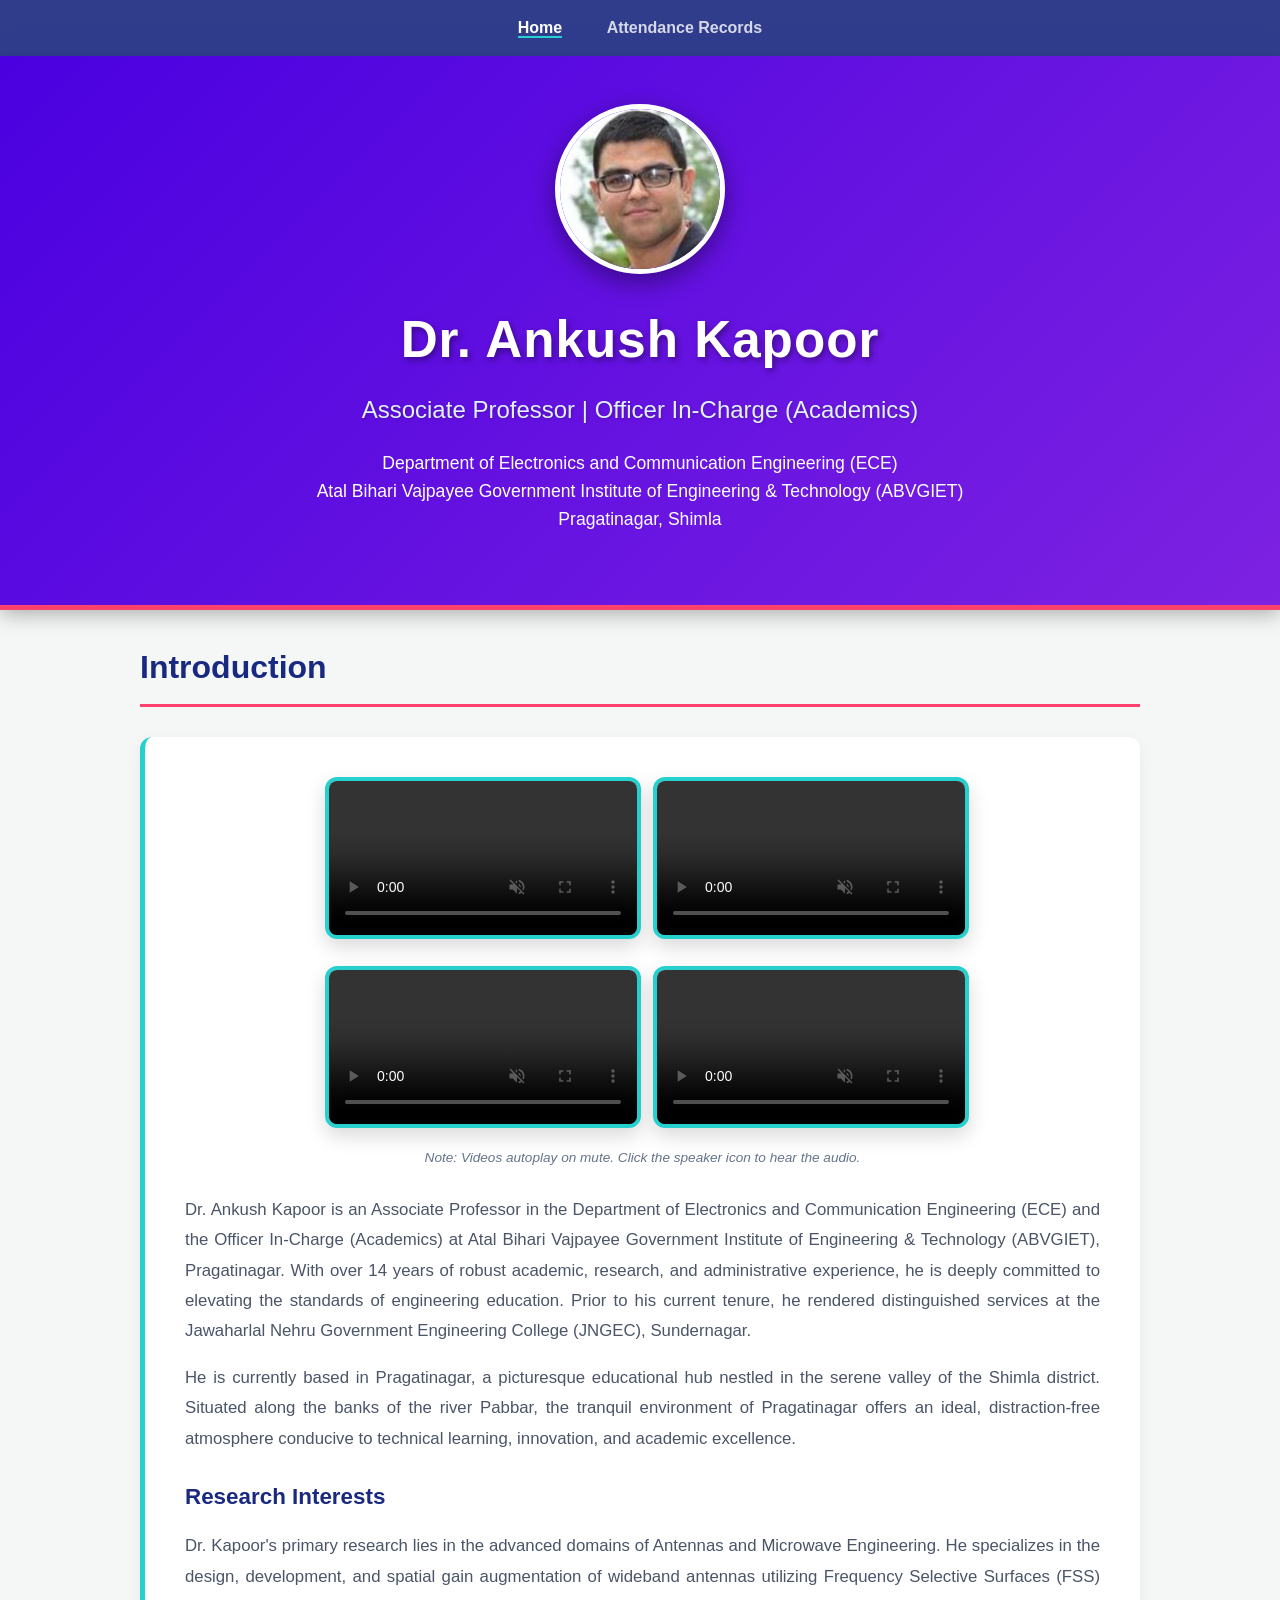
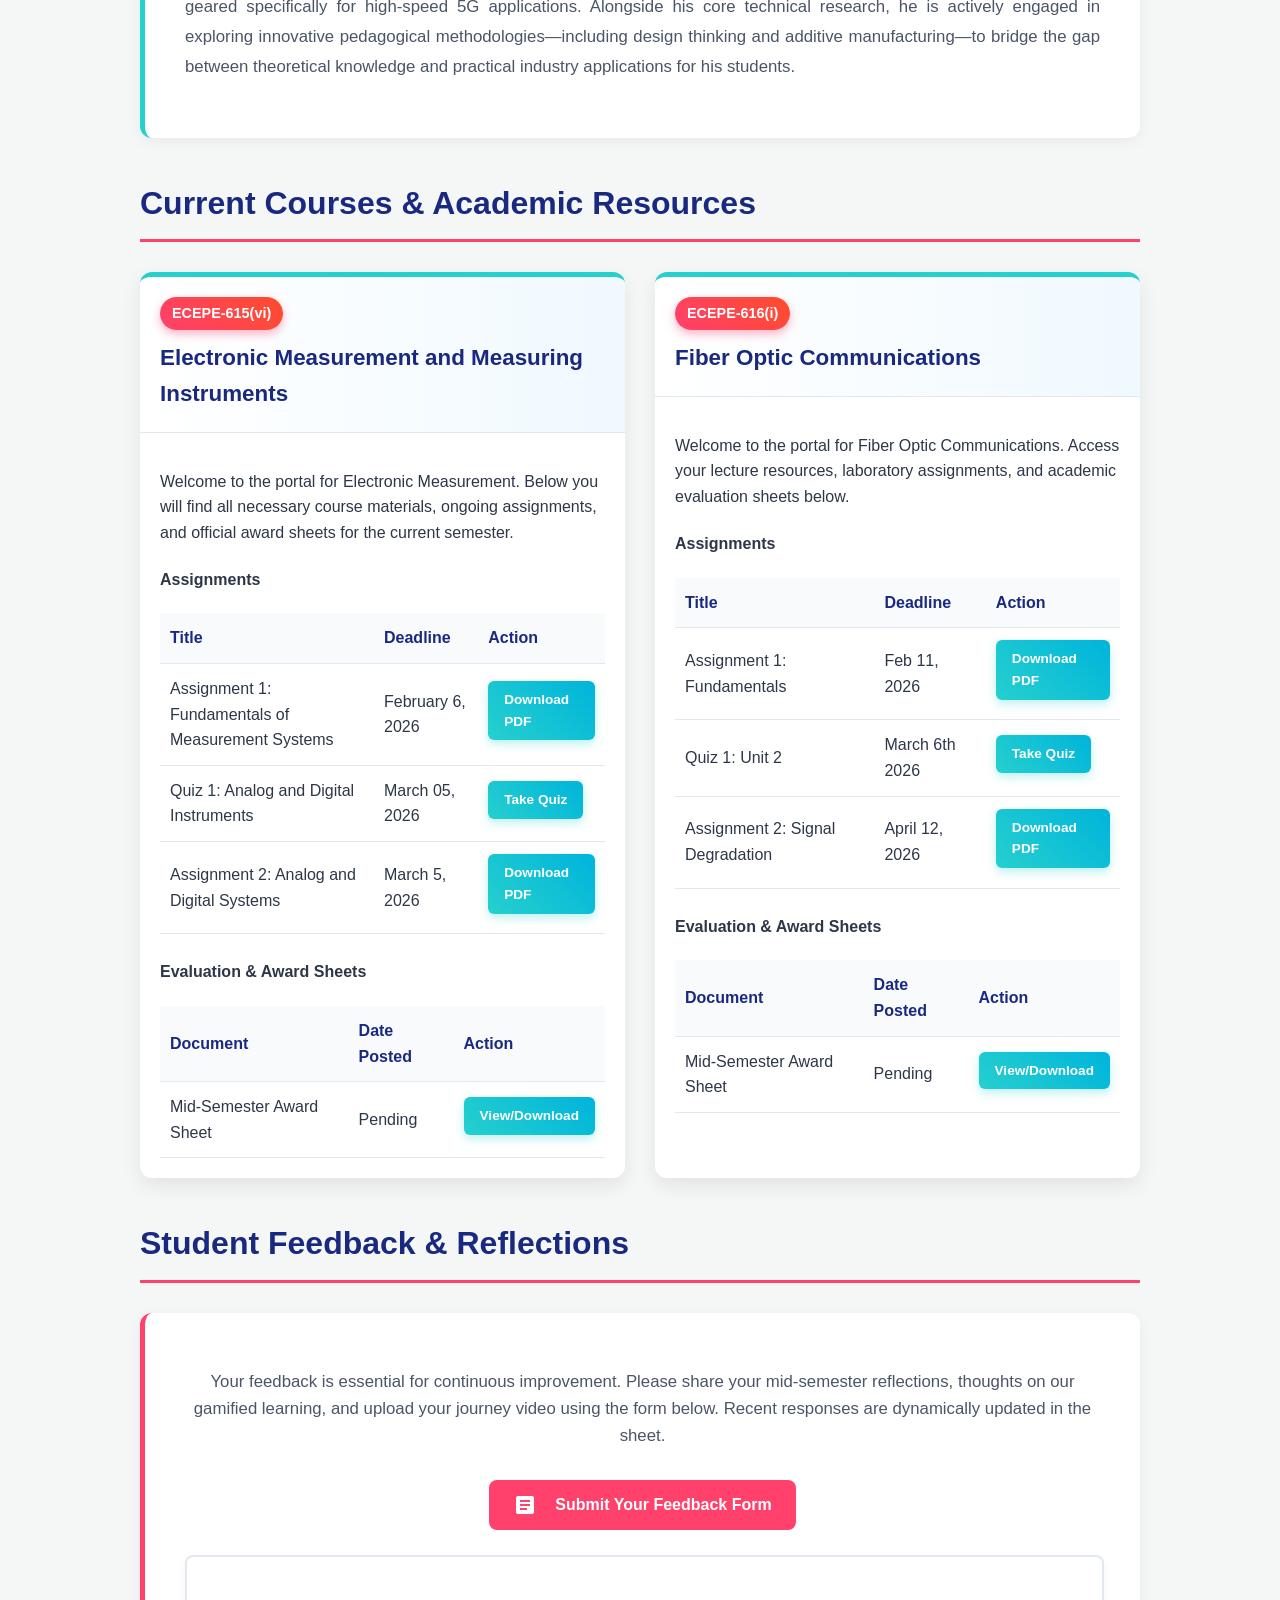
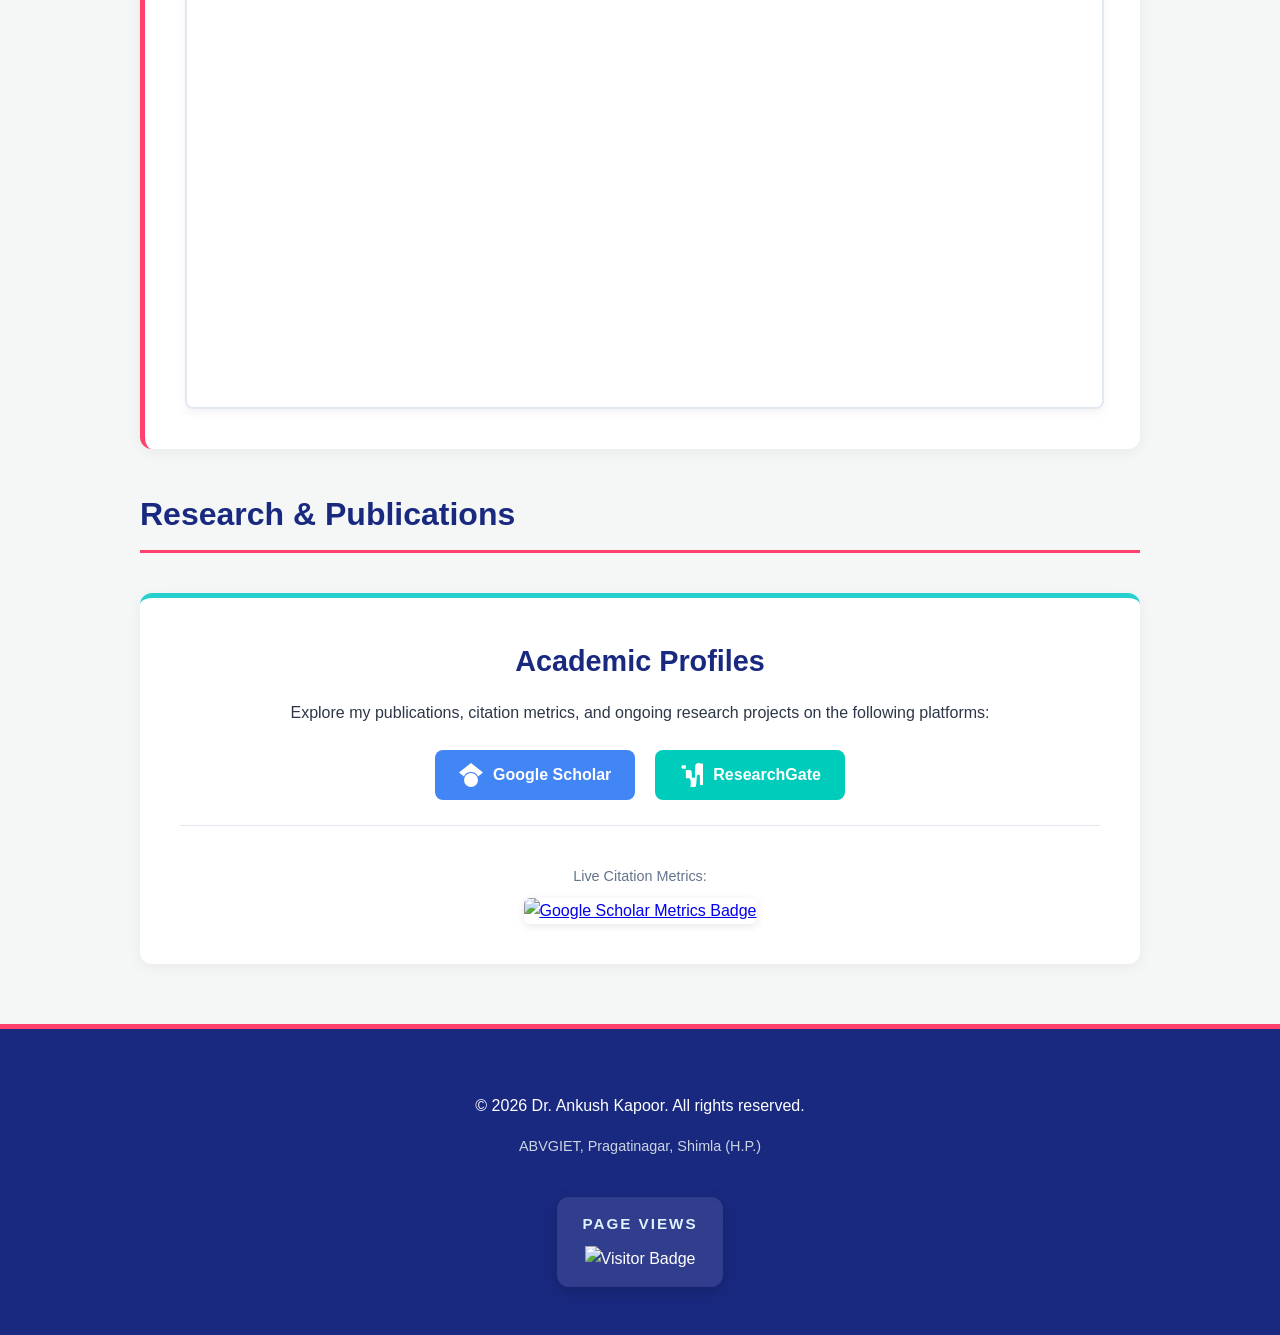
==== commit ff47e97e: "Update index.html" ====
--- a/index.html
+++ b/index.html
@@ -381,6 +381,20 @@
                     </video>
                 </div>
 
+                <div style="text-align: center;">
+                    <video style="width: 100%; max-width: 400px; border-radius: 12px; box-shadow: 0 8px 20px rgba(0,0,0,0.15); border: 4px solid var(--secondary-color);" autoplay muted loop playsinline controls>
+                        <source src="Hindi.mp4" type="video/mp4">
+                        Your browser does not support the video tag.
+                    </video>
+                </div>
+
+                <div style="text-align: center;">
+                    <video style="width: 100%; max-width: 400px; border-radius: 12px; box-shadow: 0 8px 20px rgba(0,0,0,0.15); border: 4px solid var(--secondary-color);" autoplay muted loop playsinline controls>
+                        <source src="Punjabi.mp4" type="video/mp4">
+                        Your browser does not support the video tag.
+                    </video>
+                </div>
+
             </div>
             
             <p style="text-align: center; font-size: 0.85rem; color: #64748b; margin-top: 0px; margin-bottom: 25px;"><em>Note: Videos autoplay on mute. Click the speaker icon to hear the audio.</em></p>
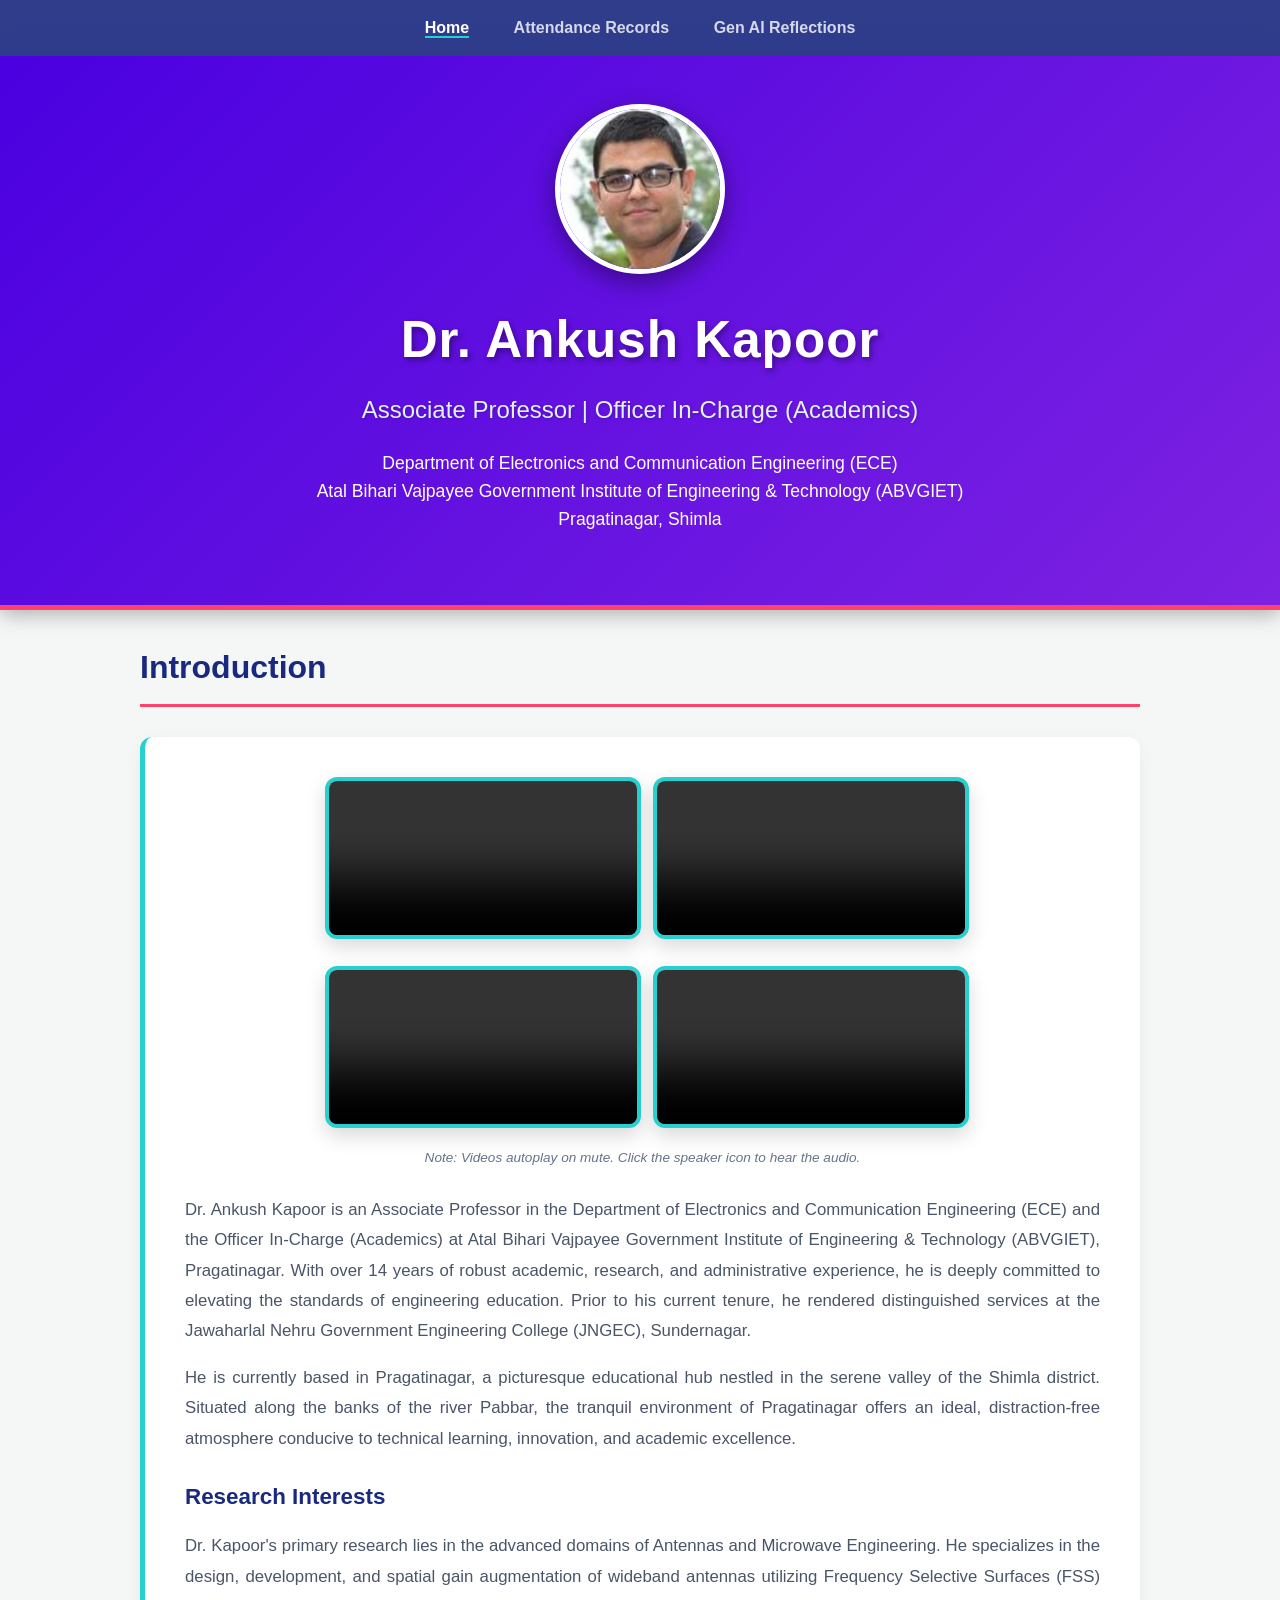
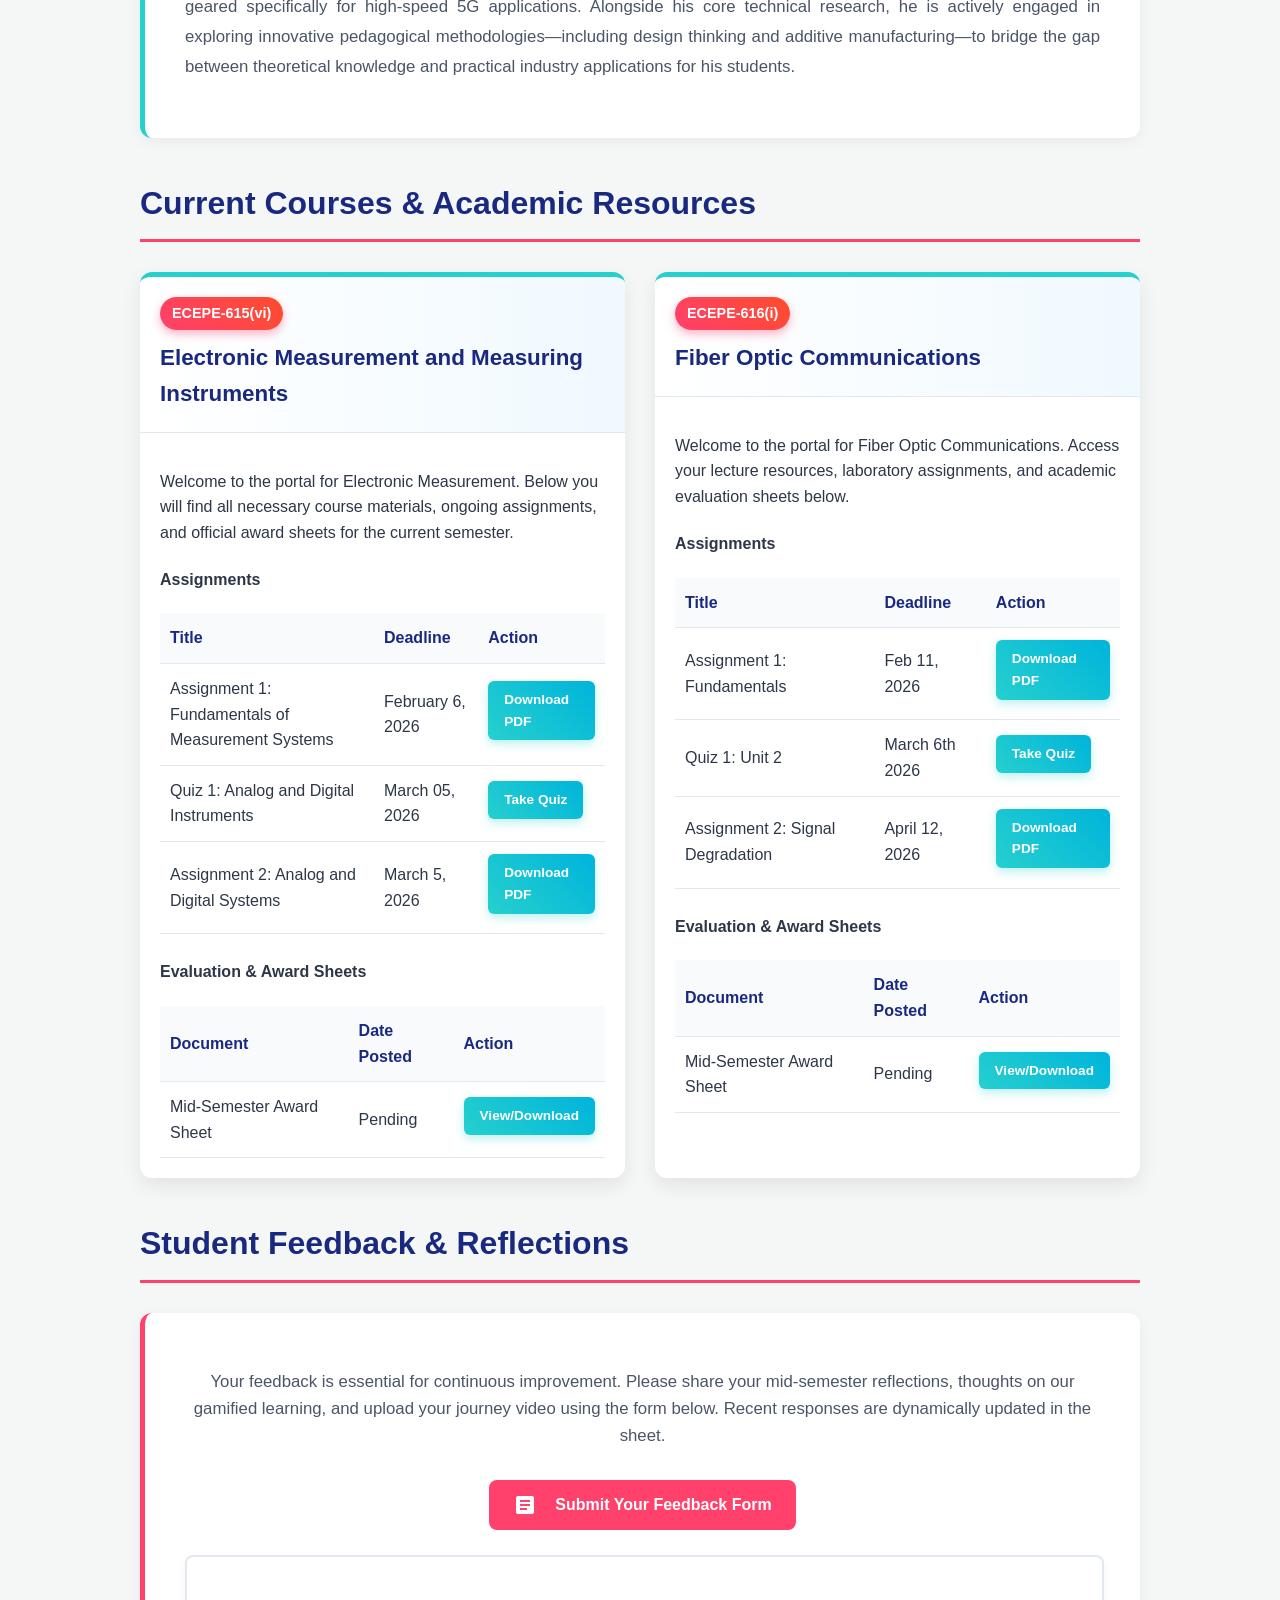
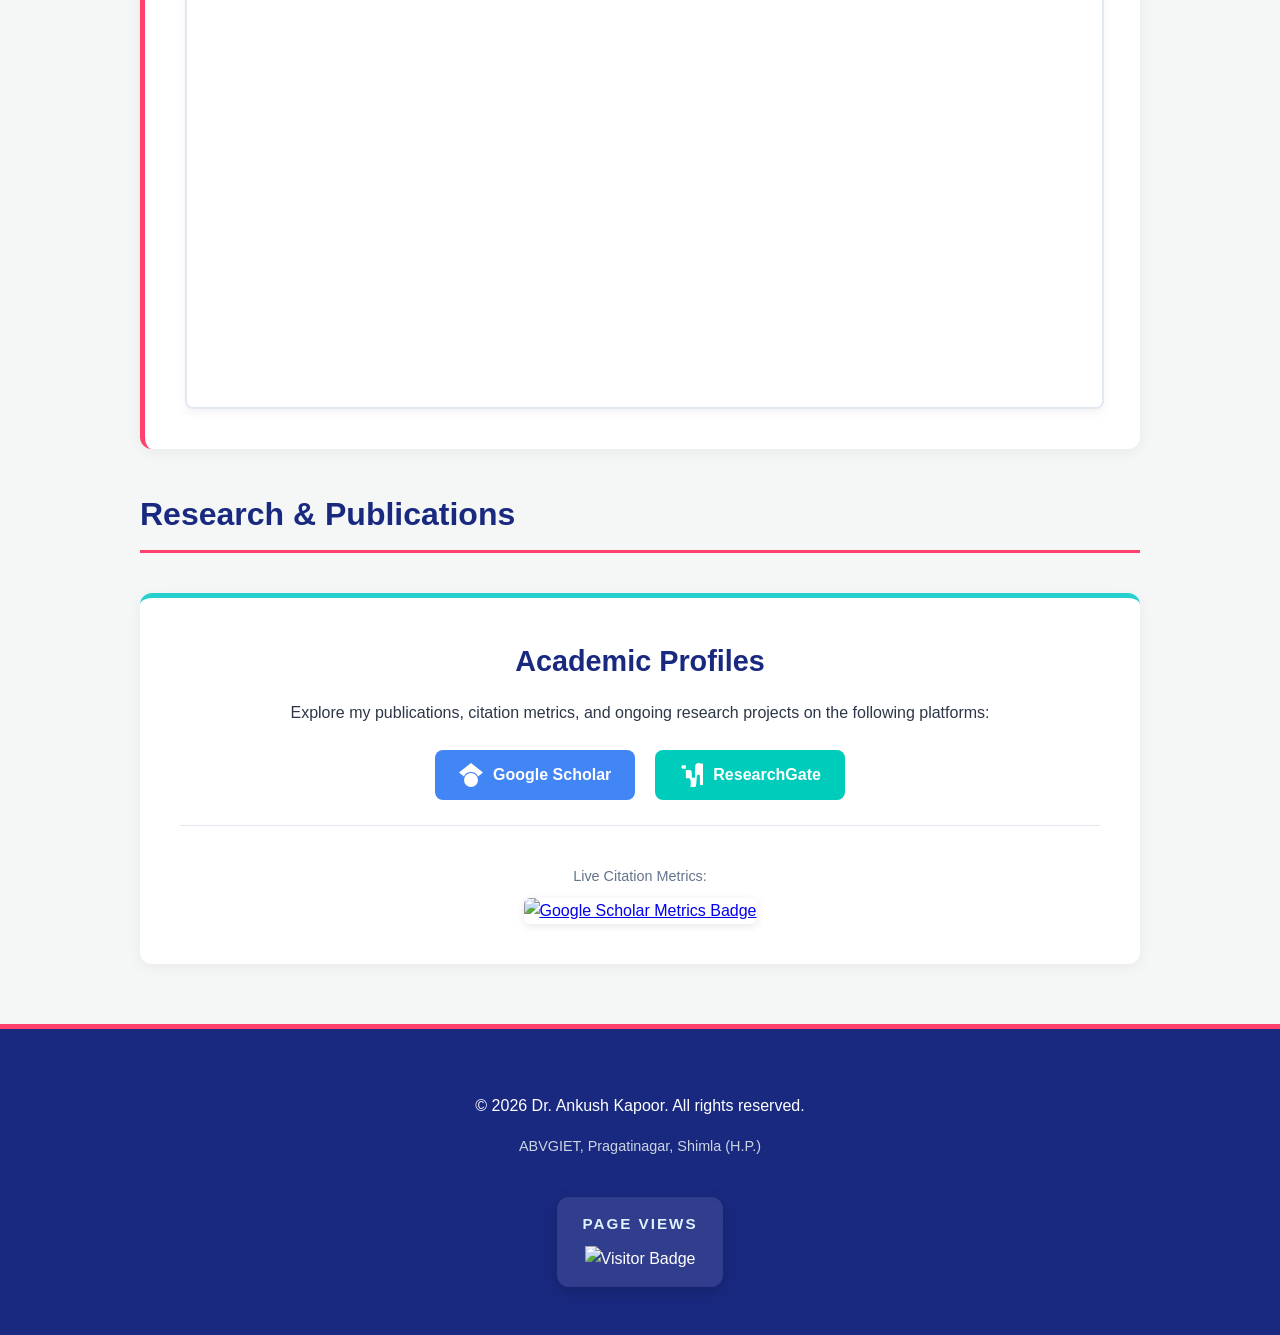
==== commit a7d42dd1: "Update index.html" ====
--- a/index.html
+++ b/index.html
@@ -346,6 +346,7 @@
 <nav style="background: rgba(26, 41, 128, 0.9); padding: 15px; text-align: center; position: sticky; top: 0; z-index: 1000; backdrop-filter: blur(10px);">
     <a href="index.html" style="color: white; text-decoration: none; margin: 0 20px; font-weight: bold; border-bottom: 2px solid var(--secondary-color);">Home</a>
     <a href="attendance.html" style="color: white; text-decoration: none; margin: 0 20px; font-weight: bold; opacity: 0.8;">Attendance Records</a>
+    <a href="gen-ai-reflections.html" style="color: white; text-decoration: none; margin: 0 20px; font-weight: bold; opacity: 0.8;">Gen AI Reflections</a>
 </nav>
     
     <header>
@@ -553,7 +554,7 @@
         
         <div class="visitor-counter">
             <p>Page Views</p>
-            <img src="https://api.visitorbadge.io/api/visitors?path=ankush8818.github.io/Ankush.github.io&countColor=%23FF416C&labelColor=%231A2980" alt="Visitor Badge" />
+            <img src="https://api.visitorbadge.io/api/visitors?path=ankush8818.github.io&countColor=%23FF416C&labelColor=%231A2980" alt="Visitor Badge" />
         </div>
     </footer>
 
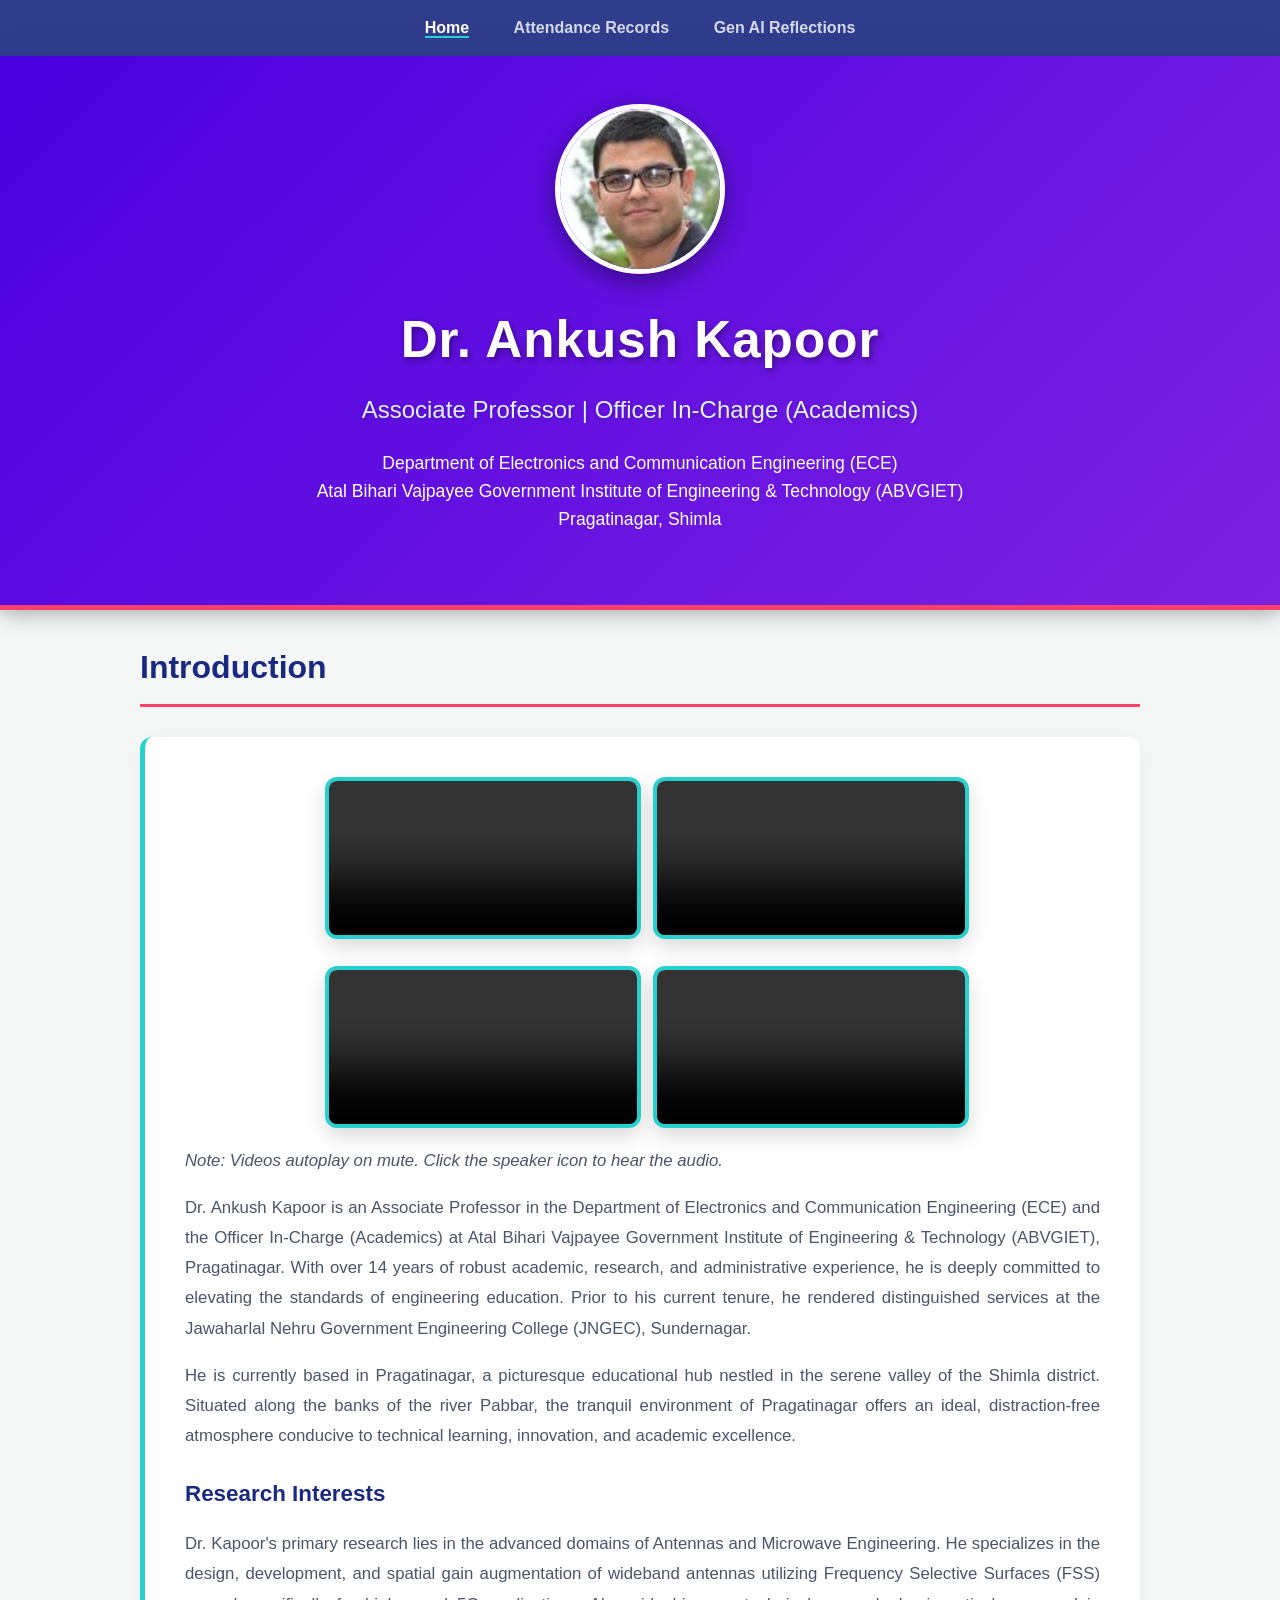
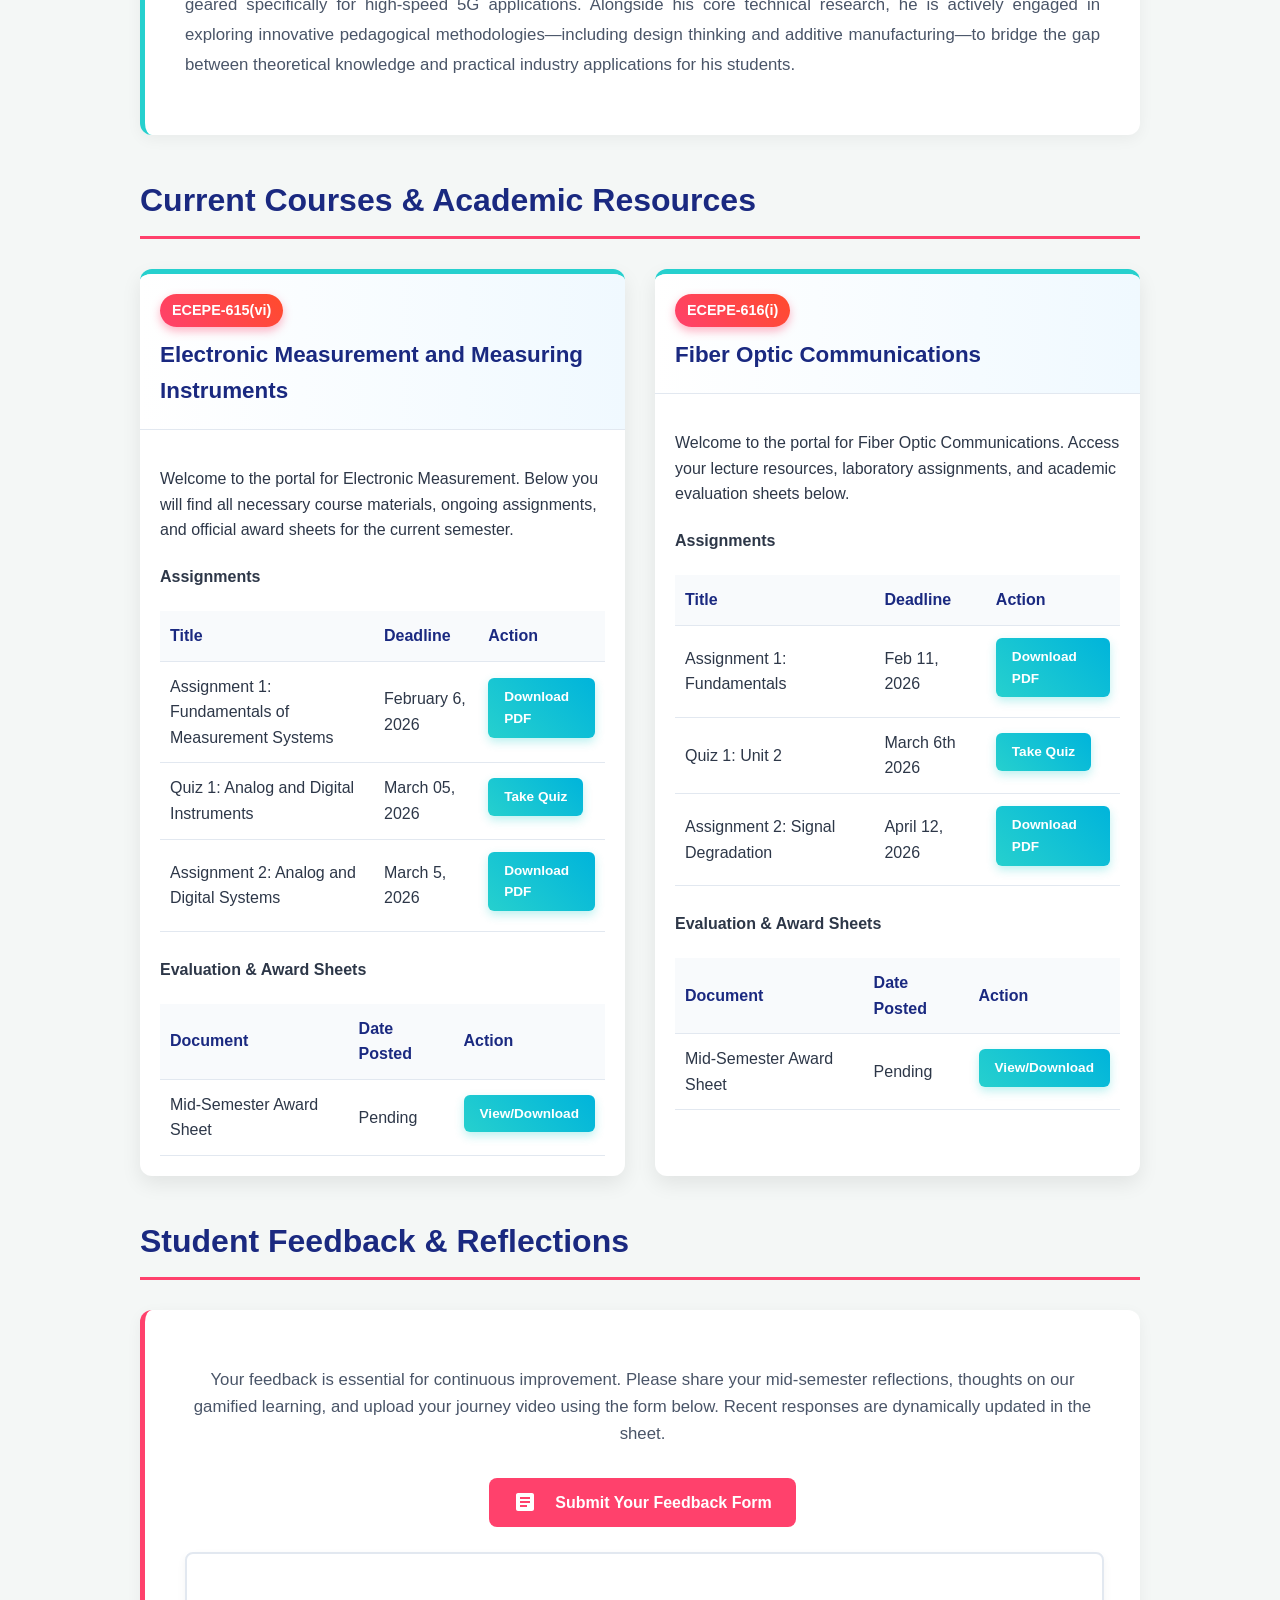
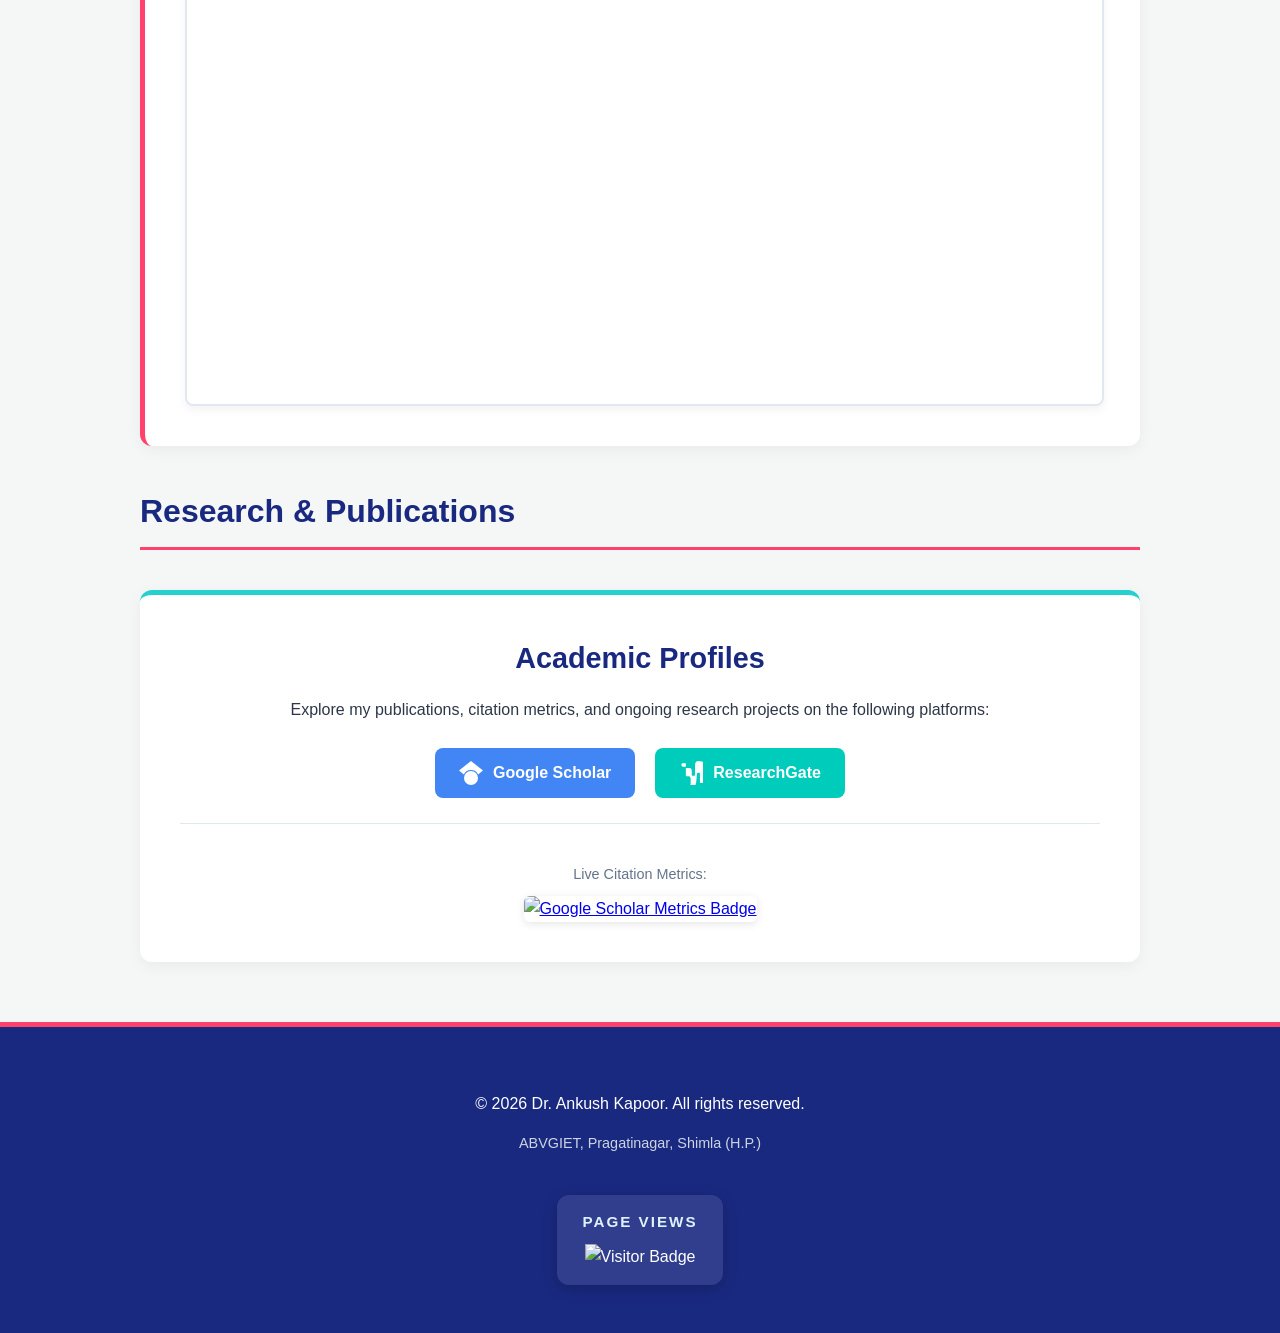
==== commit bd154056: "Update index.html" ====
--- a/index.html
+++ b/index.html
@@ -4,559 +4,216 @@
     <meta charset="UTF-8">
     <meta name="viewport" content="width=device-width, initial-scale=1.0">
     <title>Dr. Ankush Kapoor | Academic Portfolio</title>
-    <style>
-        :root {
-            /* Hyper-Vibrant Color Palette */
-            --primary-color: #1A2980; 
-            --secondary-color: #26D0CE; 
-            --accent-color: #FF416C; 
-            --accent-hover: #FF4B2B;
-            --bg-color: #f4f7f6;
-            --text-color: #2d3748;
-            --card-bg: #ffffff;
-        }
-
-        body {
-            font-family: 'Segoe UI', Roboto, Helvetica, Arial, sans-serif;
-            line-height: 1.6;
-            margin: 0;
-            padding: 0;
-            background-color: var(--bg-color);
-            color: var(--text-color);
-            overflow-x: hidden;
-        }
-
-        /* --- ANIMATIONS --- */
-        @keyframes fadeInDown {
-            from { opacity: 0; transform: translateY(-30px); }
-            to { opacity: 1; transform: translateY(0); }
-        }
-
-        @keyframes fadeInUp {
-            from { opacity: 0; transform: translateY(30px); }
-            to { opacity: 1; transform: translateY(0); }
-        }
-
-        /* Animated Background Gradient for Header */
-        @keyframes gradientBG {
-            0% { background-position: 0% 50%; }
-            50% { background-position: 100% 50%; }
-            100% { background-position: 0% 50%; }
-        }
-
-        /* Continuous Float Effect for Cards */
-        @keyframes float {
-            0% { transform: translateY(-10px); }
-            50% { transform: translateY(-20px); }
-            100% { transform: translateY(-10px); }
-        }
-        
-        /* New Animation for Profile Photo bounce in */
-        @keyframes zoomInBounce {
-            0% { transform: scale(0); opacity: 0; }
-            60% { transform: scale(1.1); opacity: 1; }
-            100% { transform: scale(1); }
-        }
-
-        header {
-            /* 4-Color Animated Gradient */
-            background: linear-gradient(-45deg, #1A2980, #26D0CE, #8E2DE2, #4A00E0);
-            background-size: 400% 400%;
-            animation: gradientBG 12s ease infinite, fadeInDown 1s ease-out;
-            color: white;
-            padding: 3rem 2rem 4.5rem 2rem;
-            text-align: center;
-            border-bottom: 5px solid var(--accent-color);
-            box-shadow: 0 4px 20px rgba(0,0,0,0.3);
-        }
-
-        /* --- NEW PROFILE PHOTO STYLES --- */
-        .profile-photo {
-            width: 160px;
-            height: 160px;
-            border-radius: 50%; /* Makes it circular */
-            border: 5px solid white; /* Thick white border to pop against bg */
-            box-shadow: 0 8px 25px rgba(0,0,0,0.4);
-            object-fit: cover; /* Ensures photo doesn't stretch */
-            margin: 0 auto 25px auto; /* Center horizontally, margin bottom */
-            display: block;
-            animation: zoomInBounce 1s ease-out; /* Entrance animation */
-        }
-
-        header h1 { margin: 0; font-size: 3.2rem; letter-spacing: 1px; text-shadow: 2px 3px 6px rgba(0,0,0,0.4); }
-        header h2 { margin: 10px 0 0 0; font-weight: 300; font-size: 1.5rem; color: #e0f2fe; text-shadow: 1px 1px 3px rgba(0,0,0,0.2); }
-        
-        .affiliation { margin-top: 20px; font-size: 1.1rem; font-weight: 500; }
-        .container { max-width: 1000px; margin: 2rem auto; padding: 0 20px; }
-        
-        .section-title { 
-            color: var(--primary-color); 
-            border-bottom: 3px solid var(--accent-color); 
-            padding-bottom: 10px; 
-            margin-bottom: 30px; 
-            font-size: 2rem;
-            animation: fadeInDown 1.2s ease-out;
-        }
-
-        /* --- ABOUT SECTION STYLES --- */
-        .about-card {
-            background: white;
-            padding: 2.5rem;
-            border-radius: 12px;
-            box-shadow: 0 4px 15px rgba(0,0,0,0.05);
-            margin-bottom: 40px;
-            border-left: 5px solid var(--secondary-color);
-            animation: fadeInUp 1s ease-out backwards;
-            animation-delay: 0.2s;
-        }
-
-        .about-card p {
-            font-size: 1.05rem;
-            color: #4a5568;
-            line-height: 1.8;
-            margin-bottom: 15px;
-            text-align: justify;
-        }
-
-        .about-card h3 {
-            color: var(--primary-color);
-            font-size: 1.4rem;
-            margin-top: 25px;
-            margin-bottom: 10px;
-        }
-        
-        .course-grid { 
-            display: grid; 
-            grid-template-columns: repeat(auto-fit, minmax(450px, 1fr)); 
-            gap: 30px; 
-            margin-bottom: 40px; 
-        }
-
-        .course-card { 
-            background: var(--card-bg); 
-            border-radius: 12px; 
-            overflow: hidden; 
-            box-shadow: 0 8px 20px rgba(0,0,0,0.08); 
-            transition: transform 0.4s ease, box-shadow 0.4s ease; 
-            border-top: 5px solid var(--secondary-color); 
-            animation: fadeInUp 1s ease-out backwards;
-        }
-        
-        .course-card:nth-child(1) { animation-delay: 0.4s; }
-        .course-card:nth-child(2) { animation-delay: 0.6s; }
-
-        /* Trigger float animation on hover */
-        .course-card:hover { 
-            box-shadow: 0 20px 40px rgba(38, 208, 206, 0.3); 
-            animation: float 3s ease-in-out infinite;
-        }
-        
-        .course-header { 
-            background: linear-gradient(to right, #ffffff, #f0f9ff); 
-            padding: 20px; 
-            border-bottom: 1px solid #e2e8f0; 
-        }
-        
-        .course-header h3 { margin: 0; color: var(--primary-color); font-size: 1.4rem; }
-        
-        .course-code { 
-            display: inline-block; 
-            background: linear-gradient(45deg, var(--accent-color), var(--accent-hover)); 
-            color: white; 
-            padding: 5px 12px; 
-            border-radius: 20px; 
-            font-size: 0.9rem; 
-            font-weight: bold; 
-            margin-bottom: 10px; 
-            box-shadow: 0 4px 10px rgba(255, 65, 108, 0.4);
-        }
-
-        .course-content { padding: 20px; }
-        
-        .data-table { width: 100%; border-collapse: collapse; margin-top: 15px; }
-        .data-table th, .data-table td { text-align: left; padding: 12px 10px; border-bottom: 1px solid #e2e8f0; }
-        .data-table th { background-color: #f8fafc; color: var(--primary-color); font-weight: 700; }
-        .data-table tr:hover { background-color: #f1f5f9; transition: background-color 0.3s ease; }
-        
-        /* Animated Shiny Buttons */
-        .download-btn { 
-            display: inline-block; 
-            text-decoration: none; 
-            color: white; 
-            background: linear-gradient(45deg, var(--secondary-color), #00b4db);
-            padding: 8px 16px;
-            border-radius: 6px;
-            font-weight: bold; 
-            font-size: 0.85rem; 
-            position: relative;
-            overflow: hidden;
-            transition: all 0.3s ease; 
-            box-shadow: 0 4px 10px rgba(38, 208, 206, 0.3);
-        }
-
-        /* The shine sweep effect */
-        .download-btn::before {
-            content: '';
-            position: absolute;
-            top: 0; left: -100%;
-            width: 100%; height: 100%;
-            background: linear-gradient(90deg, transparent, rgba(255,255,255,0.4), transparent);
-            transition: left 0.5s ease;
-        }
-
-        .download-btn:hover { 
-            transform: scale(1.05) translateY(-2px);
-            box-shadow: 0 6px 15px rgba(38, 208, 206, 0.5);
-        }
-
-        .download-btn:hover::before {
-            left: 100%;
-        }
-
-        /* --- FEEDBACK SECTION STYLES --- */
-        .feedback-section {
-            background: white;
-            padding: 2.5rem;
-            border-radius: 12px;
-            box-shadow: 0 4px 15px rgba(0,0,0,0.05);
-            margin-bottom: 40px;
-            border-left: 5px solid var(--accent-color);
-            animation: fadeInUp 1s ease-out backwards;
-            text-align: center;
-        }
-
-        .form-btn { background-color: var(--accent-color); margin: 15px 0 25px 0; }
-        
-        .sheet-container {
-            width: 100%;
-            height: 450px;
-            border-radius: 8px;
-            overflow: hidden;
-            border: 2px solid #e2e8f0;
-            box-shadow: 0 4px 10px rgba(0,0,0,0.05);
-        }
-
-        .sheet-container iframe {
-            width: 100%;
-            height: 100%;
-            border: none;
-        }
-
-        /* --- RESEARCH SECTION STYLES --- */
-        .research-section {
-            background: white;
-            padding: 2.5rem;
-            border-radius: 12px;
-            box-shadow: 0 4px 15px rgba(0,0,0,0.05);
-            text-align: center;
-            margin: 40px 0;
-            border-top: 5px solid var(--secondary-color);
-            animation: fadeInUp 1s ease-out backwards;
-            animation-delay: 0.8s;
-        }
-
-        .research-section h3 {
-            color: var(--primary-color);
-            font-size: 1.8rem;
-            margin-top: 0;
-            margin-bottom: 10px;
-        }
-
-        .profile-buttons {
-            display: flex;
-            justify-content: center;
-            align-items: center;
-            gap: 20px;
-            margin-top: 25px;
-            flex-wrap: wrap;
-        }
-
-        .btn {
-            display: inline-flex;
-            align-items: center;
-            gap: 10px;
-            padding: 12px 24px;
-            border-radius: 8px;
-            font-size: 16px;
-            font-weight: bold;
-            text-decoration: none;
-            color: white;
-            transition: transform 0.2s, box-shadow 0.2s;
-        }
-
-        .btn:hover {
-            transform: translateY(-3px);
-            box-shadow: 0 6px 15px rgba(0,0,0,0.15);
-        }
-
-        .scholar-btn { background-color: #4285F4; }
-        .rg-btn { background-color: #00CCBB; }
-
-        .scholar-badge {
-            margin-top: 25px;
-            padding-top: 25px;
-            border-top: 1px solid #e2e8f0;
-        }
-
-        .scholar-badge img {
-            max-width: 100%;
-            height: auto;
-            border-radius: 6px;
-            box-shadow: 0 2px 8px rgba(0,0,0,0.1);
-        }
-        
-        footer { 
-            text-align: center; 
-            padding: 3rem 2rem; 
-            background: var(--primary-color); 
-            color: white; 
-            margin-top: 60px;
-            border-top: 5px solid var(--accent-color);
-        }
-
-        .visitor-counter {
-            margin-top: 25px;
-            padding: 15px 25px;
-            background: rgba(255,255,255,0.1);
-            display: inline-block;
-            border-radius: 12px;
-            backdrop-filter: blur(5px);
-            animation: fadeInUp 1.5s ease-out backwards;
-            animation-delay: 1s;
-            box-shadow: 0 4px 15px rgba(0,0,0,0.2);
-        }
-
-        .visitor-counter p {
-            margin: 0 0 10px 0;
-            font-size: 0.95rem;
-            font-weight: bold;
-            text-transform: uppercase;
-            letter-spacing: 2px;
-            color: #e0f2fe;
-        }
-        
-        @media (max-width: 768px) { 
-            .course-grid { grid-template-columns: 1fr; } 
-            header h1 { font-size: 2.2rem; } 
-        }
-    </style>
+    <link rel="stylesheet" href="style.css">
 </head>
 <body>
 
-<nav style="background: rgba(26, 41, 128, 0.9); padding: 15px; text-align: center; position: sticky; top: 0; z-index: 1000; backdrop-filter: blur(10px);">
-    <a href="index.html" style="color: white; text-decoration: none; margin: 0 20px; font-weight: bold; border-bottom: 2px solid var(--secondary-color);">Home</a>
-    <a href="attendance.html" style="color: white; text-decoration: none; margin: 0 20px; font-weight: bold; opacity: 0.8;">Attendance Records</a>
-    <a href="gen-ai-reflections.html" style="color: white; text-decoration: none; margin: 0 20px; font-weight: bold; opacity: 0.8;">Gen AI Reflections</a>
+<nav class="main-nav">
+    <a href="index.html" class="active">Home</a>
+    <a href="attendance.html">Attendance Records</a>
+    <a href="gen-ai-reflections.html">Gen AI Reflections</a>
 </nav>
     
-    <header>
-        <img src="ankush.jpg" alt="Profile Photo of Dr. Ankush Kapoor" class="profile-photo">
-        
-        <h1>Dr. Ankush Kapoor</h1>
-        <h2>Associate Professor | Officer In-Charge (Academics)</h2>
-        <div class="affiliation">
-            Department of Electronics and Communication Engineering (ECE)<br>
-            Atal Bihari Vajpayee Government Institute of Engineering & Technology (ABVGIET)<br>
-            Pragatinagar, Shimla
-        </div>
-    </header>
-
-    <div class="container">
-        
-        <h2 class="section-title">Introduction</h2>
-        <div class="about-card">
-            
-            <div style="display: flex; justify-content: center; gap: 20px; flex-wrap: wrap; margin-bottom: 10px; animation: zoomInBounce 1s ease-out;">
+<header>
+    <img src="ankush.jpg" alt="Profile Photo of Dr. Ankush Kapoor" class="profile-photo">
+    <h1>Dr. Ankush Kapoor</h1>
+    <h2>Associate Professor | Officer In-Charge (Academics)</h2>
+    <div class="affiliation">
+        Department of Electronics and Communication Engineering (ECE)<br>
+        Atal Bihari Vajpayee Government Institute of Engineering & Technology (ABVGIET)<br>
+        Pragatinagar, Shimla
+    </div>
+</header>
+
+<div class="container">
+    <h2 class="section-title">Introduction</h2>
+    <div class="about-card">
+        
+        <div class="video-gallery">
+            <div>
+                <video class="portfolio-video" autoplay muted loop playsinline controls>
+                    <source src="Adding_Audio_to_Webpage.mp4" type="video/mp4">
+                    Your browser does not support the video tag.
+                </video>
+            </div>
+            <div>
+                <video class="portfolio-video" autoplay muted loop playsinline controls>
+                    <source src="2.mp4" type="video/mp4">
+                    Your browser does not support the video tag.
+                </video>
+            </div>
+            <div>
+                <video class="portfolio-video" autoplay muted loop playsinline controls>
+                    <source src="Hindi.mp4" type="video/mp4">
+                    Your browser does not support the video tag.
+                </video>
+            </div>
+            <div>
+                <video class="portfolio-video" autoplay muted loop playsinline controls>
+                    <source src="Punjabi.mp4" type="video/mp4">
+                    Your browser does not support the video tag.
+                </video>
+            </div>
+        </div>
+        
+        <p class="video-note"><em>Note: Videos autoplay on mute. Click the speaker icon to hear the audio.</em></p>
+
+        <p>Dr. Ankush Kapoor is an Associate Professor in the Department of Electronics and Communication Engineering (ECE) and the Officer In-Charge (Academics) at Atal Bihari Vajpayee Government Institute of Engineering & Technology (ABVGIET), Pragatinagar. With over 14 years of robust academic, research, and administrative experience, he is deeply committed to elevating the standards of engineering education. Prior to his current tenure, he rendered distinguished services at the Jawaharlal Nehru Government Engineering College (JNGEC), Sundernagar.</p>
+        
+        <p>He is currently based in Pragatinagar, a picturesque educational hub nestled in the serene valley of the Shimla district. Situated along the banks of the river Pabbar, the tranquil environment of Pragatinagar offers an ideal, distraction-free atmosphere conducive to technical learning, innovation, and academic excellence.</p>
+        
+        <h3>Research Interests</h3>
+        <p>Dr. Kapoor's primary research lies in the advanced domains of Antennas and Microwave Engineering. He specializes in the design, development, and spatial gain augmentation of wideband antennas utilizing Frequency Selective Surfaces (FSS) geared specifically for high-speed 5G applications. Alongside his core technical research, he is actively engaged in exploring innovative pedagogical methodologies—including design thinking and additive manufacturing—to bridge the gap between theoretical knowledge and practical industry applications for his students.</p>
+    </div>
+
+    <h2 class="section-title">Current Courses & Academic Resources</h2>
+    <div class="course-grid">
+        <div class="course-card">
+            <div class="course-header">
+                <span class="course-code">ECEPE-615(vi)</span>
+                <h3>Electronic Measurement and Measuring Instruments</h3>
+            </div>
+            <div class="course-content">
+                <p>Welcome to the portal for Electronic Measurement. Below you will find all necessary course materials, ongoing assignments, and official award sheets for the current semester.</p>
                 
-                <div style="text-align: center;">
-                    <video style="width: 100%; max-width: 400px; border-radius: 12px; box-shadow: 0 8px 20px rgba(0,0,0,0.15); border: 4px solid var(--secondary-color);" autoplay muted loop playsinline controls>
-                        <source src="Adding_Audio_to_Webpage.mp4" type="video/mp4">
-                        Your browser does not support the video tag.
-                    </video>
-                </div>
-
-                <div style="text-align: center;">
-                    <video style="width: 100%; max-width: 400px; border-radius: 12px; box-shadow: 0 8px 20px rgba(0,0,0,0.15); border: 4px solid var(--secondary-color);" autoplay muted loop playsinline controls>
-                        <source src="2.mp4" type="video/mp4">
-                        Your browser does not support the video tag.
-                    </video>
-                </div>
-
-                <div style="text-align: center;">
-                    <video style="width: 100%; max-width: 400px; border-radius: 12px; box-shadow: 0 8px 20px rgba(0,0,0,0.15); border: 4px solid var(--secondary-color);" autoplay muted loop playsinline controls>
-                        <source src="Hindi.mp4" type="video/mp4">
-                        Your browser does not support the video tag.
-                    </video>
-                </div>
-
-                <div style="text-align: center;">
-                    <video style="width: 100%; max-width: 400px; border-radius: 12px; box-shadow: 0 8px 20px rgba(0,0,0,0.15); border: 4px solid var(--secondary-color);" autoplay muted loop playsinline controls>
-                        <source src="Punjabi.mp4" type="video/mp4">
-                        Your browser does not support the video tag.
-                    </video>
-                </div>
-
-            </div>
-            
-            <p style="text-align: center; font-size: 0.85rem; color: #64748b; margin-top: 0px; margin-bottom: 25px;"><em>Note: Videos autoplay on mute. Click the speaker icon to hear the audio.</em></p>
-
-            <p>Dr. Ankush Kapoor is an Associate Professor in the Department of Electronics and Communication Engineering (ECE) and the Officer In-Charge (Academics) at Atal Bihari Vajpayee Government Institute of Engineering & Technology (ABVGIET), Pragatinagar. With over 14 years of robust academic, research, and administrative experience, he is deeply committed to elevating the standards of engineering education. Prior to his current tenure, he rendered distinguished services at the Jawaharlal Nehru Government Engineering College (JNGEC), Sundernagar.</p>
-            
-            <p>He is currently based in Pragatinagar, a picturesque educational hub nestled in the serene valley of the Shimla district. Situated along the banks of the river Pabbar, the tranquil environment of Pragatinagar offers an ideal, distraction-free atmosphere conducive to technical learning, innovation, and academic excellence.</p>
-            
-            <h3>Research Interests</h3>
-            <p>Dr. Kapoor's primary research lies in the advanced domains of Antennas and Microwave Engineering. He specializes in the design, development, and spatial gain augmentation of wideband antennas utilizing Frequency Selective Surfaces (FSS) geared specifically for high-speed 5G applications. Alongside his core technical research, he is actively engaged in exploring innovative pedagogical methodologies—including design thinking and additive manufacturing—to bridge the gap between theoretical knowledge and practical industry applications for his students.</p>
-        </div>
-
-        <h2 class="section-title">Current Courses & Academic Resources</h2>
-
-        <div class="course-grid">
-            <div class="course-card">
-                <div class="course-header">
-                    <span class="course-code">ECEPE-615(vi)</span>
-                    <h3>Electronic Measurement and Measuring Instruments</h3>
-                </div>
-                <div class="course-content">
-                    <p>Welcome to the portal for Electronic Measurement. Below you will find all necessary course materials, ongoing assignments, and official award sheets for the current semester.</p>
-                    
-                    <h4>Assignments</h4>
-                    <table class="data-table">
-                        <tr>
-                            <th>Title</th>
-                            <th>Deadline</th>
-                            <th>Action</th>
-                        </tr>
-                        <tr>
-                            <td>Assignment 1: Fundamentals of Measurement Systems</td>
-                            <td>February 6, 2026</td>
-                            <td><a href="assignment1_fundamentals of measurement.pdf" class="download-btn" target="_blank">Download PDF</a></td>
-                        </tr>
-                        <tr>
-                            <td>Quiz 1: Analog and Digital Instruments</td>
-                            <td>March 05, 2026</td>
-                            <td><a href="https://wayground.com/join?gc=65931598&source=liveDashboard" class="download-btn" target="_blank">Take Quiz</a></td>
-                        </tr>
-                        <tr>
-                            <td>Assignment 2: Analog and Digital Systems</td>
-                            <td>March 5, 2026</td>
-                            <td><a href="assignment2_Analog and Digital.pdf" class="download-btn" target="_blank">Download PDF</a></td>
-                        </tr>
-                    </table>
-
-                    <h4 style="margin-top: 25px;">Evaluation & Award Sheets</h4>
-                    <table class="data-table">
-                        <tr>
-                            <th>Document</th>
-                            <th>Date Posted</th>
-                            <th>Action</th>
-                        </tr>
-                        <tr>
-                            <td>Mid-Semester Award Sheet</td>
-                            <td>Pending</td>
-                            <td><a href="ecepe615_midsem_awards.pdf" class="download-btn" target="_blank">View/Download</a></td>
-                        </tr>
-                    </table>
-                </div>
-            </div>
-
-            <div class="course-card">
-                <div class="course-header">
-                    <span class="course-code">ECEPE-616(i)</span>
-                    <h3>Fiber Optic Communications</h3>
-                </div>
-                <div class="course-content">
-                    <p>Welcome to the portal for Fiber Optic Communications. Access your lecture resources, laboratory assignments, and academic evaluation sheets below.</p>
-                    
-                    <h4>Assignments</h4>
-                    <table class="data-table">
-                        <tr>
-                            <th>Title</th>
-                            <th>Deadline</th>
-                            <th>Action</th>
-                        </tr>
-                        <tr>
-                            <td>Assignment 1: Fundamentals</td>
-                            <td>Feb 11, 2026</td>
-                            <td><a href="assignment1_Fundamentals.pdf" class="download-btn" target="_blank">Download PDF</a></td>
-                        </tr>
-                        <tr>
-                            <td>Quiz 1: Unit 2</td>
-                            <td>March 6th 2026</td>
-                            <td><a href="https://play.blooket.com/play?id=106036" class="download-btn" target="_blank">Take Quiz</a></td>
-                        </tr>
-                        <tr>
-                            <td>Assignment 2: Signal Degradation</td>
-                            <td>April 12, 2026</td>
-                            <td><a href="assignment2_signal_degradation.pdf" class="download-btn" target="_blank">Download PDF</a></td>
-                        </tr>
-                    </table>
-
-                    <h4 style="margin-top: 25px;">Evaluation & Award Sheets</h4>
-                    <table class="data-table">
-                        <tr>
-                            <th>Document</th>
-                            <th>Date Posted</th>
-                            <th>Action</th>
-                        </tr>
-                        <tr>
-                            <td>Mid-Semester Award Sheet</td>
-                            <td>Pending</td>
-                            <td><a href="ecepe616_midsem_awards.pdf" class="download-btn" target="_blank">View/Download</a></td>
-                        </tr>
-                    </table>
-                </div>
-            </div>
-        </div>
-
-        <h2 class="section-title">Student Feedback & Reflections</h2>
-        <div class="feedback-section">
-            <p style="font-size: 1.05rem; color: #4a5568; margin-bottom: 15px;">Your feedback is essential for continuous improvement. Please share your mid-semester reflections, thoughts on our gamified learning, and upload your journey video using the form below. Recent responses are dynamically updated in the sheet.</p>
-            
-            <a href="https://forms.gle/frmzQPRC2VSEYUvS8" target="_blank" class="btn form-btn">
-                <svg viewBox="0 0 24 24" width="24" height="24" fill="currentColor" style="margin-right: 8px;"><path d="M19 3H5c-1.1 0-2 .9-2 2v14c0 1.1.9 2 2 2h14c1.1 0 2-.9 2-2V5c0-1.1-.9-2-2-2zm-5 14H7v-2h7v2zm3-4H7v-2h10v2zm0-4H7V7h10v2z"/></svg>
-                Submit Your Feedback Form
+                <h4>Assignments</h4>
+                <table class="data-table">
+                    <tr>
+                        <th>Title</th>
+                        <th>Deadline</th>
+                        <th>Action</th>
+                    </tr>
+                    <tr>
+                        <td>Assignment 1: Fundamentals of Measurement Systems</td>
+                        <td>February 6, 2026</td>
+                        <td><a href="assignment1_fundamentals of measurement.pdf" class="download-btn" target="_blank">Download PDF</a></td>
+                    </tr>
+                    <tr>
+                        <td>Quiz 1: Analog and Digital Instruments</td>
+                        <td>March 05, 2026</td>
+                        <td><a href="https://wayground.com/join?gc=65931598&source=liveDashboard" class="download-btn" target="_blank">Take Quiz</a></td>
+                    </tr>
+                    <tr>
+                        <td>Assignment 2: Analog and Digital Systems</td>
+                        <td>March 5, 2026</td>
+                        <td><a href="assignment2_Analog and Digital.pdf" class="download-btn" target="_blank">Download PDF</a></td>
+                    </tr>
+                </table>
+
+                <h4 style="margin-top: 25px;">Evaluation & Award Sheets</h4>
+                <table class="data-table">
+                    <tr>
+                        <th>Document</th>
+                        <th>Date Posted</th>
+                        <th>Action</th>
+                    </tr>
+                    <tr>
+                        <td>Mid-Semester Award Sheet</td>
+                        <td>Pending</td>
+                        <td><a href="ecepe615_midsem_awards.pdf" class="download-btn" target="_blank">View/Download</a></td>
+                    </tr>
+                </table>
+            </div>
+        </div>
+
+        <div class="course-card">
+            <div class="course-header">
+                <span class="course-code">ECEPE-616(i)</span>
+                <h3>Fiber Optic Communications</h3>
+            </div>
+            <div class="course-content">
+                <p>Welcome to the portal for Fiber Optic Communications. Access your lecture resources, laboratory assignments, and academic evaluation sheets below.</p>
+                
+                <h4>Assignments</h4>
+                <table class="data-table">
+                    <tr>
+                        <th>Title</th>
+                        <th>Deadline</th>
+                        <th>Action</th>
+                    </tr>
+                    <tr>
+                        <td>Assignment 1: Fundamentals</td>
+                        <td>Feb 11, 2026</td>
+                        <td><a href="assignment1_Fundamentals.pdf" class="download-btn" target="_blank">Download PDF</a></td>
+                    </tr>
+                    <tr>
+                        <td>Quiz 1: Unit 2</td>
+                        <td>March 6th 2026</td>
+                        <td><a href="https://play.blooket.com/play?id=106036" class="download-btn" target="_blank">Take Quiz</a></td>
+                    </tr>
+                    <tr>
+                        <td>Assignment 2: Signal Degradation</td>
+                        <td>April 12, 2026</td>
+                        <td><a href="assignment2_signal_degradation.pdf" class="download-btn" target="_blank">Download PDF</a></td>
+                    </tr>
+                </table>
+
+                <h4 style="margin-top: 25px;">Evaluation & Award Sheets</h4>
+                <table class="data-table">
+                    <tr>
+                        <th>Document</th>
+                        <th>Date Posted</th>
+                        <th>Action</th>
+                    </tr>
+                    <tr>
+                        <td>Mid-Semester Award Sheet</td>
+                        <td>Pending</td>
+                        <td><a href="ecepe616_midsem_awards.pdf" class="download-btn" target="_blank">View/Download</a></td>
+                    </tr>
+                </table>
+            </div>
+        </div>
+    </div>
+
+    <h2 class="section-title">Student Feedback & Reflections</h2>
+    <div class="feedback-section">
+        <p style="font-size: 1.05rem; color: #4a5568; margin-bottom: 15px;">Your feedback is essential for continuous improvement. Please share your mid-semester reflections, thoughts on our gamified learning, and upload your journey video using the form below. Recent responses are dynamically updated in the sheet.</p>
+        
+        <a href="https://forms.gle/frmzQPRC2VSEYUvS8" target="_blank" class="btn form-btn">
+            <svg viewBox="0 0 24 24" width="24" height="24" fill="currentColor" style="margin-right: 8px;"><path d="M19 3H5c-1.1 0-2 .9-2 2v14c0 1.1.9 2 2 2h14c1.1 0 2-.9 2-2V5c0-1.1-.9-2-2-2zm-5 14H7v-2h7v2zm3-4H7v-2h10v2zm0-4H7V7h10v2z"/></svg>
+            Submit Your Feedback Form
+        </a>
+
+        <div class="sheet-container">
+            <iframe src="https://docs.google.com/spreadsheets/d/e/2PACX-1vRCGKFRLKXF5qErQzFEiFftpZ1VApmVITQwI7TxRHPGiMbZkTIWYdaDBlO9Q0JdElFDmMBpr0hi8Q9k/pubhtml?widget=true&amp;headers=false"></iframe>
+        </div>
+    </div>
+
+    <h2 class="section-title">Research & Publications</h2>
+    <div class="research-section">
+        <h3>Academic Profiles</h3>
+        <p>Explore my publications, citation metrics, and ongoing research projects on the following platforms:</p>
+        
+        <div class="profile-buttons">
+            <a href="https://scholar.google.com/citations?user=2MqsxIEAAAAJ&hl=en" target="_blank" class="btn scholar-btn">
+                <svg viewBox="0 0 24 24" width="24" height="24" fill="currentColor"><path d="M12 24a7 7 0 1 1 0-14 7 7 0 0 1 0 14zm0-24L0 9.5l4.838 3.94A8 8 0 0 1 12 9a8 8 0 0 1 7.162 4.44L24 9.5z"/></svg>
+                Google Scholar
             </a>
 
-            <div class="sheet-container">
-                <iframe src="https://docs.google.com/spreadsheets/d/e/2PACX-1vRCGKFRLKXF5qErQzFEiFftpZ1VApmVITQwI7TxRHPGiMbZkTIWYdaDBlO9Q0JdElFDmMBpr0hi8Q9k/pubhtml?widget=true&amp;headers=false"></iframe>
-            </div>
-        </div>
-        <h2 class="section-title">Research & Publications</h2>
-        <div class="research-section">
-            <h3>Academic Profiles</h3>
-            <p>Explore my publications, citation metrics, and ongoing research projects on the following platforms:</p>
-            
-            <div class="profile-buttons">
-                <a href="https://scholar.google.com/citations?user=2MqsxIEAAAAJ&hl=en" target="_blank" class="btn scholar-btn">
-                    <svg viewBox="0 0 24 24" width="24" height="24" fill="currentColor"><path d="M12 24a7 7 0 1 1 0-14 7 7 0 0 1 0 14zm0-24L0 9.5l4.838 3.94A8 8 0 0 1 12 9a8 8 0 0 1 7.162 4.44L24 9.5z"/></svg>
-                    Google Scholar
-                </a>
-
-                <a href="https://www.researchgate.net/profile/Ankush-Kapoor-2" target="_blank" class="btn rg-btn">
-                    <svg viewBox="0 0 24 24" width="24" height="24" fill="currentColor"><path d="M19.586 0c-.818 0-1.508.19-2.073.565-.564.377-.97.936-1.213 1.68a3.193 3.193 0 0 0-.112.437 8.365 8.365 0 0 0-.078.53 16.35 16.35 0 0 0-.05.727c-.014.282-.023.633-.027 1.054l.006 8.854a.81.81 0 0 1-.25.617.86.86 0 0 1-.634.246H13.62c-.255 0-.46-.082-.613-.246a.81.81 0 0 1-.25-.617v-4.102c0-.62-.116-1.127-.348-1.523-.234-.396-.583-.695-1.048-.895-.465-.2-.997-.3-1.597-.3H6.848V14.5c0 .256.082.46.246.613.164.153.368.23.613.23h1.862c.504 0 .913.125 1.226.375.313.25.534.59.664 1.02.13.43.195.945.195 1.545v4.922c0 .256-.082.46-.246.613-.164.153-.368.23-.613.23H6.848v3.136h4.594c.83 0 1.56-.135 2.19-.404.63-.27 1.15-.65 1.56-1.14.41-.49.72-.88.93-1.17.21-.29.41-.71.6-1.26.19-.55.33-1.12.42-1.71l.053-.356.064-.476c.01-.137.026-.296.046-.477l.076-.856.096-1.168.106-1.226c.01-.154.026-.35.047-.587l.064-.866c.02-.317.043-.653.067-1.008.024-.355.053-.664.085-.926.033-.262.074-.5.124-.714.05-.214.122-.395.215-.543.093-.148.22-.266.38-.354.16-.088.356-.132.588-.132h.93c.256 0 .46.082.614.246.154.164.23.368.23.613v8.525c0 .256.082.46.246.613.164.153.368.23.613.23h2.646c.256 0 .46-.082.613-.246.153-.164.23-.368.23-.613V1.652c0-.256-.082-.46-.246-.613-.164-.153-.368-.23-.613-.23zM4.33 2.138c-.375 0-.71.077-.998.232-.288.155-.515.365-.68.63-.165.265-.247.568-.247.908 0 .346.083.652.247.918.165.266.392.478.68.636.288.158.623.237.998.237h2.518V2.138H4.33z"/></svg>
-                    ResearchGate
-                </a>
-            </div>
-
-            <div class="scholar-badge">
-                <p style="font-size: 0.9rem; color: #64748b; margin-bottom: 10px;">Live Citation Metrics:</p>
-                <a href="https://scholar.google.com/citations?user=2MqsxIEAAAAJ&hl=en" target="_blank">
-                    <img src="https://scholarite.ur.de/api/scholar?user=2MqsxIEAAAAJ&hl=en&theme=light" alt="Google Scholar Metrics Badge">
-                </a>
-            </div>
-        </div>
-
-    </div>
-
-    <footer>
-        <p>&copy; 2026 Dr. Ankush Kapoor. All rights reserved.</p>
-        <p style="font-size: 0.9rem; color: #cbd5e1;">ABVGIET, Pragatinagar, Shimla (H.P.)</p>
-        
-        <div class="visitor-counter">
-            <p>Page Views</p>
-            <img src="https://api.visitorbadge.io/api/visitors?path=ankush8818.github.io&countColor=%23FF416C&labelColor=%231A2980" alt="Visitor Badge" />
-        </div>
-    </footer>
+            <a href="https://www.researchgate.net/profile/Ankush-Kapoor-2" target="_blank" class="btn rg-btn">
+                <svg viewBox="0 0 24 24" width="24" height="24" fill="currentColor"><path d="M19.586 0c-.818 0-1.508.19-2.073.565-.564.377-.97.936-1.213 1.68a3.193 3.193 0 0 0-.112.437 8.365 8.365 0 0 0-.078.53 16.35 16.35 0 0 0-.05.727c-.014.282-.023.633-.027 1.054l.006 8.854a.81.81 0 0 1-.25.617.86.86 0 0 1-.634.246H13.62c-.255 0-.46-.082-.613-.246a.81.81 0 0 1-.25-.617v-4.102c0-.62-.116-1.127-.348-1.523-.234-.396-.583-.695-1.048-.895-.465-.2-.997-.3-1.597-.3H6.848V14.5c0 .256.082.46.246.613.164.153.368.23.613.23h1.862c.504 0 .913.125 1.226.375.313.25.534.59.664 1.02.13.43.195.945.195 1.545v4.922c0 .256-.082.46-.246.613-.164.153-.368.23-.613.23H6.848v3.136h4.594c.83 0 1.56-.135 2.19-.404.63-.27 1.15-.65 1.56-1.14.41-.49.72-.88.93-1.17.21-.29.41-.71.6-1.26.19-.55.33-1.12.42-1.71l.053-.356.064-.476c.01-.137.026-.296.046-.477l.076-.856.096-1.168.106-1.226c.01-.154.026-.35.047-.587l.064-.866c.02-.317.043-.653.067-1.008.024-.355.053-.664.085-.926.033-.262.074-.5.124-.714.05-.214.122-.395.215-.543.093-.148.22-.266.38-.354.16-.088.356-.132.588-.132h.93c.256 0 .46.082.614.246.154.164.23.368.23.613v8.525c0 .256.082.46.246.613.164.153.368.23.613.23h2.646c.256 0 .46-.082.613-.246.153-.164.23-.368.23-.613V1.652c0-.256-.082-.46-.246-.613-.164-.153-.368-.23-.613-.23zM4.33 2.138c-.375 0-.71.077-.998.232-.288.155-.515.365-.68.63-.165.265-.247.568-.247.908 0 .346.083.652.247.918.165.266.392.478.68.636.288.158.623.237.998.237h2.518V2.138H4.33z"/></svg>
+                ResearchGate
+            </a>
+        </div>
+
+        <div class="scholar-badge">
+            <p style="font-size: 0.9rem; color: #64748b; margin-bottom: 10px;">Live Citation Metrics:</p>
+            <a href="https://scholar.google.com/citations?user=2MqsxIEAAAAJ&hl=en" target="_blank">
+                <img src="https://scholarite.ur.de/api/scholar?user=2MqsxIEAAAAJ&hl=en&theme=light" alt="Google Scholar Metrics Badge">
+            </a>
+        </div>
+    </div>
+</div>
+
+<footer>
+    <p>&copy; 2026 Dr. Ankush Kapoor. All rights reserved.</p>
+    <p style="font-size: 0.9rem; color: #cbd5e1;">ABVGIET, Pragatinagar, Shimla (H.P.)</p>
+    
+    <div class="visitor-counter">
+        <p>Page Views</p>
+        <img src="https://api.visitorbadge.io/api/visitors?path=ankush8818.github.io&countColor=%23FF416C&labelColor=%231A2980" alt="Visitor Badge" />
+    </div>
+</footer>
 
 </body>
 </html>
--- a/style.css
+++ b/style.css
@@ -0,0 +1,375 @@
+:root {
+    /* Hyper-Vibrant Color Palette */
+    --primary-color: #1A2980; 
+    --secondary-color: #26D0CE; 
+    --accent-color: #FF416C; 
+    --accent-hover: #FF4B2B;
+    --bg-color: #f4f7f6;
+    --text-color: #2d3748;
+    --card-bg: #ffffff;
+}
+
+body {
+    font-family: 'Segoe UI', Roboto, Helvetica, Arial, sans-serif;
+    line-height: 1.6;
+    margin: 0;
+    padding: 0;
+    background-color: var(--bg-color);
+    color: var(--text-color);
+    overflow-x: hidden;
+}
+
+/* --- ANIMATIONS --- */
+@keyframes fadeInDown {
+    from { opacity: 0; transform: translateY(-30px); }
+    to { opacity: 1; transform: translateY(0); }
+}
+
+@keyframes fadeInUp {
+    from { opacity: 0; transform: translateY(30px); }
+    to { opacity: 1; transform: translateY(0); }
+}
+
+@keyframes gradientBG {
+    0% { background-position: 0% 50%; }
+    50% { background-position: 100% 50%; }
+    100% { background-position: 0% 50%; }
+}
+
+@keyframes float {
+    0% { transform: translateY(-10px); }
+    50% { transform: translateY(-20px); }
+    100% { transform: translateY(-10px); }
+}
+
+@keyframes zoomInBounce {
+    0% { transform: scale(0); opacity: 0; }
+    60% { transform: scale(1.1); opacity: 1; }
+    100% { transform: scale(1); }
+}
+
+/* --- NAVIGATION --- */
+.main-nav {
+    background: rgba(26, 41, 128, 0.9); 
+    padding: 15px; 
+    text-align: center; 
+    position: sticky; 
+    top: 0; 
+    z-index: 1000; 
+    backdrop-filter: blur(10px);
+}
+
+.main-nav a {
+    color: white; 
+    text-decoration: none; 
+    margin: 0 20px; 
+    font-weight: bold;
+}
+
+.main-nav a.active {
+    border-bottom: 2px solid var(--secondary-color);
+}
+
+.main-nav a:not(.active) {
+    opacity: 0.8;
+}
+
+/* --- HEADER --- */
+header {
+    background: linear-gradient(-45deg, #1A2980, #26D0CE, #8E2DE2, #4A00E0);
+    background-size: 400% 400%;
+    animation: gradientBG 12s ease infinite, fadeInDown 1s ease-out;
+    color: white;
+    padding: 3rem 2rem 4.5rem 2rem;
+    text-align: center;
+    border-bottom: 5px solid var(--accent-color);
+    box-shadow: 0 4px 20px rgba(0,0,0,0.3);
+}
+
+.profile-photo {
+    width: 160px;
+    height: 160px;
+    border-radius: 50%;
+    border: 5px solid white;
+    box-shadow: 0 8px 25px rgba(0,0,0,0.4);
+    object-fit: cover;
+    margin: 0 auto 25px auto;
+    display: block;
+    animation: zoomInBounce 1s ease-out;
+}
+
+header h1 { margin: 0; font-size: 3.2rem; letter-spacing: 1px; text-shadow: 2px 3px 6px rgba(0,0,0,0.4); }
+header h2 { margin: 10px 0 0 0; font-weight: 300; font-size: 1.5rem; color: #e0f2fe; text-shadow: 1px 1px 3px rgba(0,0,0,0.2); }
+.affiliation { margin-top: 20px; font-size: 1.1rem; font-weight: 500; }
+
+/* --- MAIN LAYOUT --- */
+.container { max-width: 1000px; margin: 2rem auto; padding: 0 20px; }
+
+.section-title { 
+    color: var(--primary-color); 
+    border-bottom: 3px solid var(--accent-color); 
+    padding-bottom: 10px; 
+    margin-bottom: 30px; 
+    font-size: 2rem;
+    animation: fadeInDown 1.2s ease-out;
+}
+
+/* --- ABOUT SECTION & VIDEOS --- */
+.about-card {
+    background: white;
+    padding: 2.5rem;
+    border-radius: 12px;
+    box-shadow: 0 4px 15px rgba(0,0,0,0.05);
+    margin-bottom: 40px;
+    border-left: 5px solid var(--secondary-color);
+    animation: fadeInUp 1s ease-out backwards;
+    animation-delay: 0.2s;
+}
+
+.about-card p {
+    font-size: 1.05rem;
+    color: #4a5568;
+    line-height: 1.8;
+    margin-bottom: 15px;
+    text-align: justify;
+}
+
+.about-card h3 {
+    color: var(--primary-color);
+    font-size: 1.4rem;
+    margin-top: 25px;
+    margin-bottom: 10px;
+}
+
+.video-gallery {
+    display: flex; 
+    justify-content: center; 
+    gap: 20px; 
+    flex-wrap: wrap; 
+    margin-bottom: 10px; 
+    animation: zoomInBounce 1s ease-out;
+}
+
+.portfolio-video {
+    width: 100%; 
+    max-width: 400px; 
+    border-radius: 12px; 
+    box-shadow: 0 8px 20px rgba(0,0,0,0.15); 
+    border: 4px solid var(--secondary-color);
+}
+
+.video-note {
+    text-align: center; 
+    font-size: 0.85rem; 
+    color: #64748b; 
+    margin-top: 0px; 
+    margin-bottom: 25px;
+}
+
+/* --- COURSES SECTION --- */
+.course-grid { 
+    display: grid; 
+    grid-template-columns: repeat(auto-fit, minmax(450px, 1fr)); 
+    gap: 30px; 
+    margin-bottom: 40px; 
+}
+
+.course-card { 
+    background: var(--card-bg); 
+    border-radius: 12px; 
+    overflow: hidden; 
+    box-shadow: 0 8px 20px rgba(0,0,0,0.08); 
+    transition: transform 0.4s ease, box-shadow 0.4s ease; 
+    border-top: 5px solid var(--secondary-color); 
+    animation: fadeInUp 1s ease-out backwards;
+}
+
+.course-card:nth-child(1) { animation-delay: 0.4s; }
+.course-card:nth-child(2) { animation-delay: 0.6s; }
+
+.course-card:hover { 
+    box-shadow: 0 20px 40px rgba(38, 208, 206, 0.3); 
+    animation: float 3s ease-in-out infinite;
+}
+
+.course-header { 
+    background: linear-gradient(to right, #ffffff, #f0f9ff); 
+    padding: 20px; 
+    border-bottom: 1px solid #e2e8f0; 
+}
+
+.course-header h3 { margin: 0; color: var(--primary-color); font-size: 1.4rem; }
+
+.course-code { 
+    display: inline-block; 
+    background: linear-gradient(45deg, var(--accent-color), var(--accent-hover)); 
+    color: white; 
+    padding: 5px 12px; 
+    border-radius: 20px; 
+    font-size: 0.9rem; 
+    font-weight: bold; 
+    margin-bottom: 10px; 
+    box-shadow: 0 4px 10px rgba(255, 65, 108, 0.4);
+}
+
+.course-content { padding: 20px; }
+
+.data-table { width: 100%; border-collapse: collapse; margin-top: 15px; }
+.data-table th, .data-table td { text-align: left; padding: 12px 10px; border-bottom: 1px solid #e2e8f0; }
+.data-table th { background-color: #f8fafc; color: var(--primary-color); font-weight: 700; }
+.data-table tr:hover { background-color: #f1f5f9; transition: background-color 0.3s ease; }
+
+.download-btn { 
+    display: inline-block; 
+    text-decoration: none; 
+    color: white; 
+    background: linear-gradient(45deg, var(--secondary-color), #00b4db);
+    padding: 8px 16px;
+    border-radius: 6px;
+    font-weight: bold; 
+    font-size: 0.85rem; 
+    position: relative;
+    overflow: hidden;
+    transition: all 0.3s ease; 
+    box-shadow: 0 4px 10px rgba(38, 208, 206, 0.3);
+}
+
+.download-btn::before {
+    content: '';
+    position: absolute;
+    top: 0; left: -100%;
+    width: 100%; height: 100%;
+    background: linear-gradient(90deg, transparent, rgba(255,255,255,0.4), transparent);
+    transition: left 0.5s ease;
+}
+
+.download-btn:hover { 
+    transform: scale(1.05) translateY(-2px);
+    box-shadow: 0 6px 15px rgba(38, 208, 206, 0.5);
+}
+
+.download-btn:hover::before { left: 100%; }
+
+/* --- FEEDBACK SECTION --- */
+.feedback-section {
+    background: white;
+    padding: 2.5rem;
+    border-radius: 12px;
+    box-shadow: 0 4px 15px rgba(0,0,0,0.05);
+    margin-bottom: 40px;
+    border-left: 5px solid var(--accent-color);
+    animation: fadeInUp 1s ease-out backwards;
+    text-align: center;
+}
+
+.form-btn { background-color: var(--accent-color); margin: 15px 0 25px 0; }
+
+.sheet-container {
+    width: 100%;
+    height: 450px;
+    border-radius: 8px;
+    overflow: hidden;
+    border: 2px solid #e2e8f0;
+    box-shadow: 0 4px 10px rgba(0,0,0,0.05);
+}
+
+.sheet-container iframe { width: 100%; height: 100%; border: none; }
+
+/* --- RESEARCH SECTION --- */
+.research-section {
+    background: white;
+    padding: 2.5rem;
+    border-radius: 12px;
+    box-shadow: 0 4px 15px rgba(0,0,0,0.05);
+    text-align: center;
+    margin: 40px 0;
+    border-top: 5px solid var(--secondary-color);
+    animation: fadeInUp 1s ease-out backwards;
+    animation-delay: 0.8s;
+}
+
+.research-section h3 {
+    color: var(--primary-color);
+    font-size: 1.8rem;
+    margin-top: 0;
+    margin-bottom: 10px;
+}
+
+.profile-buttons {
+    display: flex;
+    justify-content: center;
+    align-items: center;
+    gap: 20px;
+    margin-top: 25px;
+    flex-wrap: wrap;
+}
+
+.btn {
+    display: inline-flex;
+    align-items: center;
+    gap: 10px;
+    padding: 12px 24px;
+    border-radius: 8px;
+    font-size: 16px;
+    font-weight: bold;
+    text-decoration: none;
+    color: white;
+    transition: transform 0.2s, box-shadow 0.2s;
+}
+
+.btn:hover {
+    transform: translateY(-3px);
+    box-shadow: 0 6px 15px rgba(0,0,0,0.15);
+}
+
+.scholar-btn { background-color: #4285F4; }
+.rg-btn { background-color: #00CCBB; }
+
+.scholar-badge {
+    margin-top: 25px;
+    padding-top: 25px;
+    border-top: 1px solid #e2e8f0;
+}
+
+.scholar-badge img {
+    max-width: 100%;
+    height: auto;
+    border-radius: 6px;
+    box-shadow: 0 2px 8px rgba(0,0,0,0.1);
+}
+
+/* --- FOOTER --- */
+footer { 
+    text-align: center; 
+    padding: 3rem 2rem; 
+    background: var(--primary-color); 
+    color: white; 
+    margin-top: 60px;
+    border-top: 5px solid var(--accent-color);
+}
+
+.visitor-counter {
+    margin-top: 25px;
+    padding: 15px 25px;
+    background: rgba(255,255,255,0.1);
+    display: inline-block;
+    border-radius: 12px;
+    backdrop-filter: blur(5px);
+    animation: fadeInUp 1.5s ease-out backwards;
+    animation-delay: 1s;
+    box-shadow: 0 4px 15px rgba(0,0,0,0.2);
+}
+
+.visitor-counter p {
+    margin: 0 0 10px 0;
+    font-size: 0.95rem;
+    font-weight: bold;
+    text-transform: uppercase;
+    letter-spacing: 2px;
+    color: #e0f2fe;
+}
+
+@media (max-width: 768px) { 
+    .course-grid { grid-template-columns: 1fr; } 
+    header h1 { font-size: 2.2rem; } 
+}
